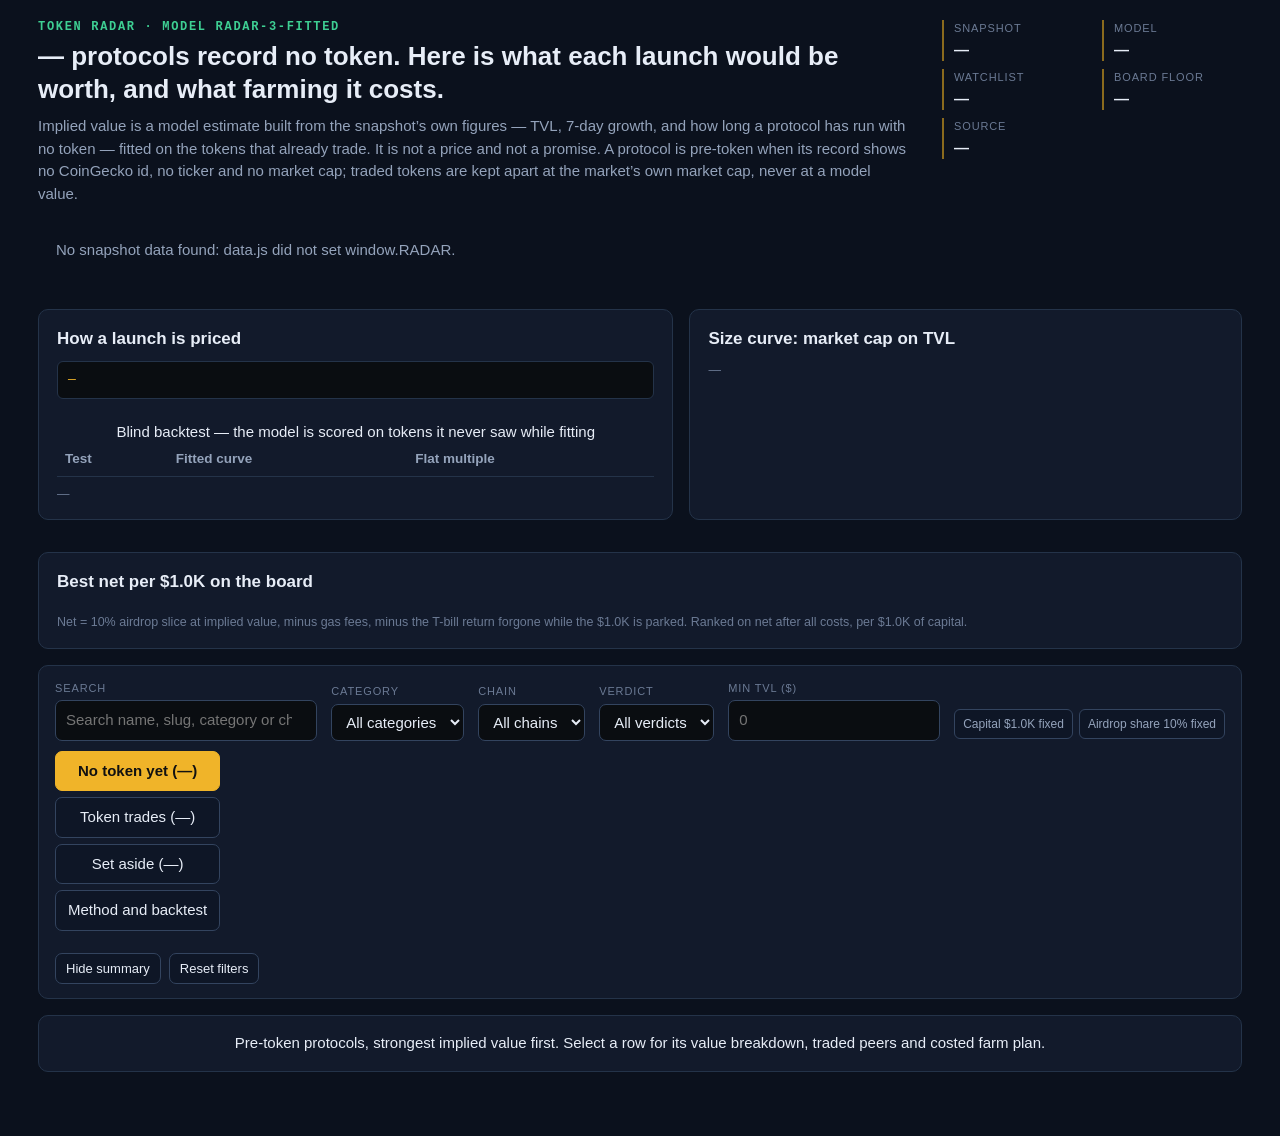
==== dashboard/index.html @ 4babfddb "Preview: token radar rebuild dashboard" ====
<!doctype html>
<html lang="en">
<head>
<meta charset="utf-8">
<meta name="viewport" content="width=device-width, initial-scale=1">
<title>Token Radar — pre-token protocols ranked by implied value</title>
<meta name="description" content="A static, offline board of pre-token protocols ranked by model implied value, with the traded set shown separately at market value. Every number on the page comes from the bundled snapshot; the pricing formula and its blind backtest are printed on the page.">
<link rel="stylesheet" href="app.css">
</head>
<body>
<a class="skip" href="#board-wrap">Skip to the board</a>
<div class="wrap">
  <header class="masthead">
    <div>
      <p class="eyebrow">Token Radar · model radar-3-fitted</p>
      <h1><span id="headline-n">—</span> protocols record no token. Here is what each launch would be worth, and what farming it costs.</h1>
      <p class="howto">Implied value is a model estimate built from the snapshot&rsquo;s own figures — TVL, 7-day growth, and how long a protocol has run with no token — fitted on the tokens that already trade. It is not a price and not a promise. A protocol is pre-token when its record shows no CoinGecko id, no ticker and no market cap; traded tokens are kept apart at the market&rsquo;s own market cap, never at a model value.</p>
    </div>
    <dl class="meta" aria-label="Snapshot details">
      <div><dt>Snapshot</dt><dd id="asof">—</dd></div>
      <div><dt>Model</dt><dd id="mver">—</dd></div>
      <div><dt>Watchlist</dt><dd id="watch-n">—</dd></div>
      <div><dt>Board floor</dt><dd id="floor">—</dd></div>
      <div><dt>Source</dt><dd id="source">—</dd></div>
    </dl>
  </header>

  <main id="main">
    <section class="summary" id="summary" aria-label="Summary">
      <div class="chips" id="chips" role="list" aria-label="Board counts"></div>

      <div class="panels">
        <section class="panel pricing" aria-labelledby="pricing-h">
          <h2 id="pricing-h">How a launch is priced</h2>
          <p class="formula"><code id="formula">—</code></p>
          <dl class="coefs" id="coefs"></dl>
          <table class="backtest" id="backtest">
            <caption>Blind backtest — the model is scored on tokens it never saw while fitting</caption>
            <thead><tr><th scope="col">Test</th><th scope="col">Fitted curve</th><th scope="col">Flat multiple</th></tr></thead>
            <tbody id="backtest-body"></tbody>
          </table>
          <p class="fine" id="backtest-note">—</p>
        </section>

        <section class="panel scatter" aria-labelledby="scatter-h">
          <h2 id="scatter-h">Size curve: market cap on TVL</h2>
          <div id="scatter" role="img" aria-label="Scatter chart of traded tokens at market cap and board protocols at implied value, against the fitted size curve"></div>
          <p class="fine" id="scatter-cap">—</p>
        </section>

        <section class="panel bestnet" aria-labelledby="bestnet-h">
          <h2 id="bestnet-h">Best net per $1.0K on the board</h2>
          <ol class="bestnet-list" id="bestnet"></ol>
          <p class="fine">Net = 10% airdrop slice at implied value, minus gas fees, minus the T-bill return forgone while the $1.0K is parked. Ranked on net after all costs, per $1.0K of capital.</p>
        </section>
      </div>
    </section>

    <section class="controls" aria-label="Board filters">
      <div class="field grow">
        <label for="q">Search</label>
        <input id="q" type="search" placeholder="Search name, slug, category or chain" autocomplete="off">
      </div>
      <div class="field">
        <label for="cat">Category</label>
        <select id="cat"><option value="">All categories</option></select>
      </div>
      <div class="field">
        <label for="chain">Chain</label>
        <select id="chain"><option value="">All chains</option></select>
      </div>
      <div class="field">
        <label for="verdict">Verdict</label>
        <select id="verdict">
          <option value="">All verdicts</option>
          <option value="FARM">FARM</option>
          <option value="THIN">THIN</option>
          <option value="SKIP">SKIP</option>
        </select>
      </div>
      <div class="field">
        <label for="mintvl">Min TVL ($)</label>
        <input id="mintvl" type="number" min="0" step="1000000" placeholder="0">
      </div>
      <div class="field static">
        <span class="tag">Capital $1.0K fixed</span>
        <span class="tag">Airdrop share 10% fixed</span>
      </div>
      <div class="field tabs" role="group" aria-label="Board view">
        <button id="tab-board" type="button" aria-pressed="true">No token yet (<span id="tab-board-n">—</span>)</button>
        <button id="tab-live" type="button" aria-pressed="false">Token trades (<span id="tab-live-n">—</span>)</button>
        <button id="tab-setaside" type="button" aria-pressed="false">Set aside (<span id="tab-setaside-n">—</span>)</button>
        <button id="tab-method" type="button" aria-pressed="false">Method and backtest</button>
      </div>
      <p class="count" id="count" role="status" aria-live="polite"></p>
      <p class="count-actions">
        <button id="hide-summary" type="button" aria-pressed="false">Hide summary</button>
        <button id="reset" type="button">Reset filters</button>
      </p>
    </section>

    <div class="panel" id="board-wrap" tabindex="-1">
      <div class="scroll">
        <table id="board">
          <caption id="caption">Pre-token protocols, strongest implied value first. Select a row for its value breakdown, traded peers and costed farm plan.</caption>
          <thead id="thead"></thead>
          <tbody id="rows"></tbody>
        </table>
      </div>
      <p class="empty" id="empty" hidden>No protocol matches these filters. <button id="clear" type="button">Clear filters</button></p>
    </div>

    <section class="panel setaside" id="setaside-view" hidden aria-labelledby="setaside-h">
      <h2 id="setaside-h">Set aside by the house rule — <span id="setaside-n2">—</span> protocols</h2>
      <p>These protocols are in the snapshot but are <strong>not ranked</strong>, because the house rule sets them aside before any scoring: centralised exchanges; versioned names (a trailing v2, v3, …); wrapped, staked or staking names; the six excluded categories (CEX, Centralized Exchange, Derivatives, Options, Prediction Market, Gaming); and names that start with an exchange name. The rule is applied to the name and category only — never to a protocol&rsquo;s size — so a large protocol can still be set aside, and a small one can still rank. Nothing on this list is scored, given an implied value, or given a farm plan.</p>
      <p class="fine">Count comes from the snapshot: <span id="setaside-count">—</span> protocols set aside, <span id="setaside-board">—</span> ranked on the board, <span id="setaside-live">—</span> traded tokens kept apart at market cap.</p>
    </section>

    <section class="panel method" id="method-view" hidden aria-labelledby="method-h">
      <h2 id="method-h">Method and backtest</h2>
      <h3>How the size curve is fitted</h3>
      <p>Only tokens that already trade are used to fit the curve, and only pre-token protocols are scored with it. On the snapshot&rsquo;s traded tokens we fit a log-log ordinary least squares line: log<sub>10</sub>(market cap) = intercept + slope &times; log<sub>10</sub>(TVL / $100M). The fitted line is the size curve: a protocol&rsquo;s TVL alone, before any family offset, maps to a size value. The four fitted numbers are printed in the &ldquo;How a launch is priced&rdquo; panel above and are read from the bundled data, not typed here.</p>
      <h3>Family, growth and seasoning</h3>
      <p>Three multipliers adjust the size value. <strong>Family</strong> is the protocol&rsquo;s category mean residual from the fitted line, shrunk toward 1 when the category has few traded tokens — a category whose traded tokens sit above the line lifts its pre-token members, and one below the line pulls them down. <strong>Growth</strong> comes from the 7-day TVL change: fast-growing protocols are worth more than a flat protocol at the same TVL. <strong>Seasoning</strong> comes from age with no token: a protocol that has run a long time without launching is discounted against one that is fresh, because the longer the wait, the less a launch is priced in. Implied value = size value &times; family &times; growth &times; seasoning. The P10–P90 range around it is the blind residual range from the backtest below, so the band is earned from prediction errors, not assumed.</p>
      <h3>How the blind backtests work</h3>
      <p><strong>Leave-one-out (LOO):</strong> each traded token is held out in turn, the curve is refit without it, and the held-out token is predicted blind. The median blind error and the share of predictions within 3&times; of the true market cap are reported against the same test for a flat baseline — one median market-cap/TVL multiple applied to every token. <strong>Time split:</strong> the curve is fitted only on tokens listed before 2024 and tested on tokens listed later, so the test is genuinely future data. <strong>Bands:</strong> the share of traded tokens whose true market cap falls inside the blind 50% and 80% bands. A fitted curve that only beats the flat baseline on the data it was fitted on proves nothing; the numbers in the table are all out-of-sample.</p>
      <h3>How a farm verdict is computed</h3>
      <p>Every verdict is priced at the same fixed terms: <strong>$1,000 of capital</strong> and a <strong>10% airdrop share</strong> of the implied value, pro-rata to TVL. The slice is 10% of the implied value scaled to $1,000 of capital. <strong>Fees</strong> are five transactions at the chain&rsquo;s typical gas. <strong>T-bill forgone</strong> is the 4% annual return the $1,000 would have earned parked in a T-bill for the hold days. Net = slice &minus; fees &minus; T-bill forgone. <strong>FARM</strong> if net &ge; $1, <strong>THIN</strong> if &minus;$10 &le; net &lt; $1, <strong>SKIP</strong> if net &lt; &minus;$10. The verdict is therefore a statement about the economics at $1,000, not about whether the protocol is good: a large implied value can still be SKIP if the slice it buys at $1,000 does not cover the gas and the forgone T-bill return. The farm plan lists the seven concrete steps, each with its own cost and time, and the scenario table shows the net if the token drops 5%, 10% or 20% at $1.0K, $10.0K and $100K of capital.</p>
      <h3>What is not done</h3>
      <p>No protocol name is special-cased anywhere: one function scores every row from TVL, 7-day change, age, category and chains. Traded tokens are never given a model value and pre-token protocols are never given a market cap. Nothing on this page is fetched at view time — the snapshot, the fitted model and the board are bundled with the page, and the page works with no network.</p>
      <p class="fine">Fitted numbers on this page: <span id="method-nums">—</span></p>
    </section>
    <noscript><p class="empty">This dashboard needs JavaScript to render the board from the bundled snapshot.</p></noscript>
  </main>

  <dialog id="detail" aria-labelledby="detail-title">
    <form method="dialog" class="dlg-close"><button type="submit" aria-label="Close details">Close ✕</button></form>
    <div id="detail-body"></div>
  </dialog>
</div>
<script src="../data.js"></script>
<script src="app.js"></script>
</body>
</html>
---- dashboard/app.css ----
/* Token Radar dashboard — dark slate, same palette as the starter board, no network, no imports. */
:root{
  --bg:#0b111d; --panel:#121a2b; --panel2:#0e1626; --line:#243349; --line2:#33445f;
  --ink:#e7edf7; --muted:#94a3bb; --faint:#6b7a94;
  --amber:#f0b429; --amber-dim:#8a6a1d; --green:#3ecf93; --green-bg:#0f2a1d;
  --red:#f87171; --red-bg:#2a1414; --thin-bg:#2a2110; --blue:#6cb6ff;
  --radius:10px; --mono:ui-monospace,SFMono-Regular,Menlo,Consolas,monospace;
}
*{box-sizing:border-box}
html{color-scheme:dark}
body{margin:0;background:var(--bg);color:var(--ink);
  font:15px/1.5 -apple-system,BlinkMacSystemFont,"Segoe UI",Roboto,Helvetica,Arial,sans-serif}
a{color:var(--blue)}
.skip{position:absolute;left:-9999px;top:0;background:var(--amber);color:#111;padding:8px 12px;z-index:9}
.skip:focus{left:8px;top:8px}
.wrap{max-width:1240px;margin:0 auto;padding:20px 18px 48px}
.masthead{display:flex;gap:28px;justify-content:space-between;align-items:flex-start;flex-wrap:wrap;margin-bottom:16px}
.masthead>div{flex:1 1 560px}
.eyebrow{margin:0 0 6px;color:var(--green);font:600 12px/1.2 var(--mono);letter-spacing:.14em;text-transform:uppercase}
h1{font-size:26px;line-height:1.25;margin:0 0 10px;max-width:34em}
h2{font-size:17px;margin:0 0 10px}
h3{font-size:14px;margin:18px 0 6px;color:var(--amber)}
.howto{color:var(--muted);margin:0;max-width:62em}
.meta{display:grid;grid-template-columns:repeat(2,minmax(120px,1fr));gap:8px 20px;margin:0;flex:0 0 300px}
.meta div{border-left:2px solid var(--amber-dim);padding-left:10px}
.meta dt{color:var(--faint);font-size:11px;text-transform:uppercase;letter-spacing:.08em}
.meta dd{margin:2px 0 0;font-weight:600}
.fine{color:var(--faint);font-size:12.5px;margin:8px 0 0}
.panel{background:var(--panel);border:1px solid var(--line);border-radius:var(--radius);padding:16px 18px;margin-bottom:16px}
.chips{display:flex;flex-wrap:wrap;gap:8px;margin:0 0 14px}
.chip{background:var(--panel2);border:1px solid var(--line2);border-radius:999px;padding:6px 12px;font-size:13px}
.chip b{color:var(--amber)}
.chip.farm b{color:var(--green)} .chip.thin b{color:var(--amber)} .chip.skip b{color:var(--red)}
.panels{display:grid;grid-template-columns:1.15fr 1fr;gap:16px}
.panels .bestnet{grid-column:1/-1}
.formula{margin:0 0 10px}
.formula code{font:13px/1.5 var(--mono);color:var(--amber);background:#0a0d11;border:1px solid var(--line);border-radius:6px;padding:8px 10px;display:block;white-space:pre-wrap;word-break:break-word}
.coefs{display:grid;grid-template-columns:repeat(4,1fr);gap:8px;margin:0 0 12px}
.coefs div{background:var(--panel2);border:1px solid var(--line);border-radius:8px;padding:8px 10px}
.coefs dt{color:var(--faint);font-size:11px;text-transform:uppercase;letter-spacing:.06em}
.coefs dd{margin:2px 0 0;font:600 15px var(--mono)}
table{border-collapse:collapse;width:100%}
.backtest th,.backtest td{border-bottom:1px solid var(--line);padding:6px 8px;text-align:left;font-size:13.5px}
.backtest th{color:var(--muted);font-weight:600}
.backtest td.num,.backtest th.num{text-align:right;font-family:var(--mono);font-size:13px}
.backtest tr.win td:first-child{color:var(--green)}
#scatter svg{display:block;width:100%;height:auto}
#scatter .axis{stroke:var(--line2);stroke-width:1}
#scatter .tick{fill:var(--faint);font:10px var(--mono)}
#scatter .grid{stroke:var(--line);stroke-width:1}
#scatter .fit{stroke:var(--amber);stroke-width:2;stroke-dasharray:6 4;fill:none}
#scatter .dot{fill:#8b98a9;opacity:.75}
#scatter .amber{fill:var(--amber)}
#scatter .hl{fill:#fff;stroke:var(--amber);stroke-width:2}
.bestnet-list{margin:0;padding:0;list-style:none;display:grid;grid-template-columns:repeat(3,1fr);gap:10px}
.bestnet-list li{background:var(--panel2);border:1px solid var(--line);border-radius:8px;padding:10px 12px}
.bestnet-list .bn-rank{color:var(--faint);font:11px var(--mono)}
.bestnet-list .bn-name{font-weight:700;margin:2px 0}
.bestnet-list .bn-net{font:600 16px var(--mono);color:var(--green)}
.bestnet-list .bn-sub{color:var(--muted);font-size:12.5px}
.controls{display:flex;flex-wrap:wrap;gap:10px 14px;align-items:flex-end;background:var(--panel);border:1px solid var(--line);border-radius:var(--radius);padding:14px 16px;margin-bottom:16px}
.field{display:flex;flex-direction:column;gap:4px}
.field.grow{flex:1 1 220px}
.field label{font-size:11px;text-transform:uppercase;letter-spacing:.08em;color:var(--faint)}
.field.static{flex-direction:row;align-items:center;gap:6px;padding-bottom:2px}
.tag{background:var(--panel2);border:1px solid var(--line2);border-radius:6px;padding:5px 8px;font-size:12px;color:var(--muted)}
input,select{background:#0a0d11;color:var(--ink);border:1px solid var(--line2);border-radius:7px;padding:8px 10px;font:inherit}
input:focus,select:focus{outline:2px solid var(--amber);outline-offset:1px}
.tabs{display:flex;gap:6px;flex-wrap:wrap}
.tabs button,.count-actions button{background:var(--panel2);color:var(--ink);border:1px solid var(--line2);border-radius:7px;padding:8px 12px;font:inherit;cursor:pointer}
.tabs button[aria-pressed="true"]{background:var(--amber);color:#111;border-color:var(--amber);font-weight:700}
.count{flex:1 1 100%;margin:2px 0 0;color:var(--muted);font-size:13px}
.count-actions{flex:1 1 100%;display:flex;gap:8px;margin:0}
.count-actions button{padding:5px 10px;font-size:13px}
.scroll{overflow-x:auto}
table#board th,table#board td{border-bottom:1px solid var(--line);padding:9px 10px;text-align:left;vertical-align:middle;white-space:nowrap}
table#board thead th{color:var(--muted);font-size:12px;text-transform:uppercase;letter-spacing:.05em;background:var(--panel2);position:sticky;top:0}
table#board thead th button{background:none;border:0;color:inherit;font:inherit;cursor:pointer;padding:0;text-transform:inherit;letter-spacing:inherit}
table#board thead th button:hover{color:var(--amber)}
table#board tbody tr{cursor:pointer}
table#board tbody tr:hover{background:var(--panel2)}
td.num,th.num{text-align:right;font-family:var(--mono);font-size:13px}
td .sub{color:var(--faint);font-size:12px;display:block}
td .nm{font-weight:700}
.badge{display:inline-block;font:600 10px var(--mono);letter-spacing:.06em;border-radius:4px;padding:2px 5px;margin-left:6px;vertical-align:1px}
.badge.early{background:#12233a;color:var(--blue);border:1px solid #1f3a5c}
.pill{display:inline-block;font:700 11px var(--mono);letter-spacing:.05em;border-radius:999px;padding:3px 9px}
.pill.FARM{background:var(--green-bg);color:var(--green);border:1px solid #1f5c3a}
.pill.THIN{background:var(--thin-bg);color:var(--amber);border:1px solid var(--amber-dim)}
.pill.SKIP{background:var(--red-bg);color:var(--red);border:1px solid #5c1f1f}
.netneg{color:var(--red)} .netpos{color:var(--green)}
.range{position:relative;height:8px;background:#0a0d11;border:1px solid var(--line);border-radius:4px;margin:6px 0 4px;min-width:110px}
.range i{position:absolute;top:0;bottom:0;background:#3a4552;border-radius:3px}
.range b{position:absolute;top:-4px;width:2px;height:14px;background:var(--amber)}
.range-lbl{font:11px var(--mono);color:var(--faint)}
.empty{color:var(--muted);padding:18px}
.empty button{background:var(--amber);color:#111;border:0;border-radius:7px;padding:6px 12px;font:inherit;cursor:pointer}
.setaside p,.method p{max-width:70em}
.method h3:first-of-type{margin-top:4px}
dialog{background:var(--panel);color:var(--ink);border:1px solid var(--line2);border-radius:12px;max-width:920px;width:calc(100% - 32px);padding:0}
dialog::backdrop{background:rgba(0,0,0,.65)}
.dlg-close{position:sticky;top:0;display:flex;justify-content:flex-end;padding:10px 12px 0;z-index:2}
.dlg-close button{background:var(--panel2);color:var(--ink);border:1px solid var(--line2);border-radius:7px;padding:6px 12px;font:inherit;cursor:pointer}
#detail-body{padding:6px 22px 22px}
#detail-body h2{font-size:22px;margin:4px 0 6px}
#detail-body .lede{color:var(--muted);max-width:64em}
.statcards{display:grid;grid-template-columns:repeat(5,1fr);gap:10px;margin:16px 0}
.statcards div{background:var(--panel2);border:1px solid var(--line);border-radius:8px;padding:10px 12px}
.statcards dt{color:var(--faint);font-size:11px;text-transform:uppercase;letter-spacing:.06em}
.statcards dd{margin:3px 0 0;font:600 15px/1.3 var(--mono);word-break:break-word}
.statcards dd small{display:block;font:400 11px/1.4 sans-serif;color:var(--muted);font-family:inherit}
.decomp th,.decomp td,.plan th,.plan td,.scen th,.scen td,.peers th,.peers td{border-bottom:1px solid var(--line);padding:7px 8px;text-align:left;font-size:13.5px}
.decomp td.num,.plan td.num,.scen td.num,.scen th.num,.peers td.num{text-align:right;font-family:var(--mono);font-size:13px}
.decomp tr.total td{font-weight:700;border-top:2px solid var(--line2)}
#detail-body section{margin-top:22px}
#detail-body .fine{max-width:70em}
body.hide-summary .summary{display:none}
@media (max-width:900px){
  .panels{grid-template-columns:1fr}
  .bestnet-list{grid-template-columns:1fr}
  .coefs{grid-template-columns:repeat(2,1fr)}
  .statcards{grid-template-columns:repeat(2,1fr)}
  h1{font-size:21px}
}
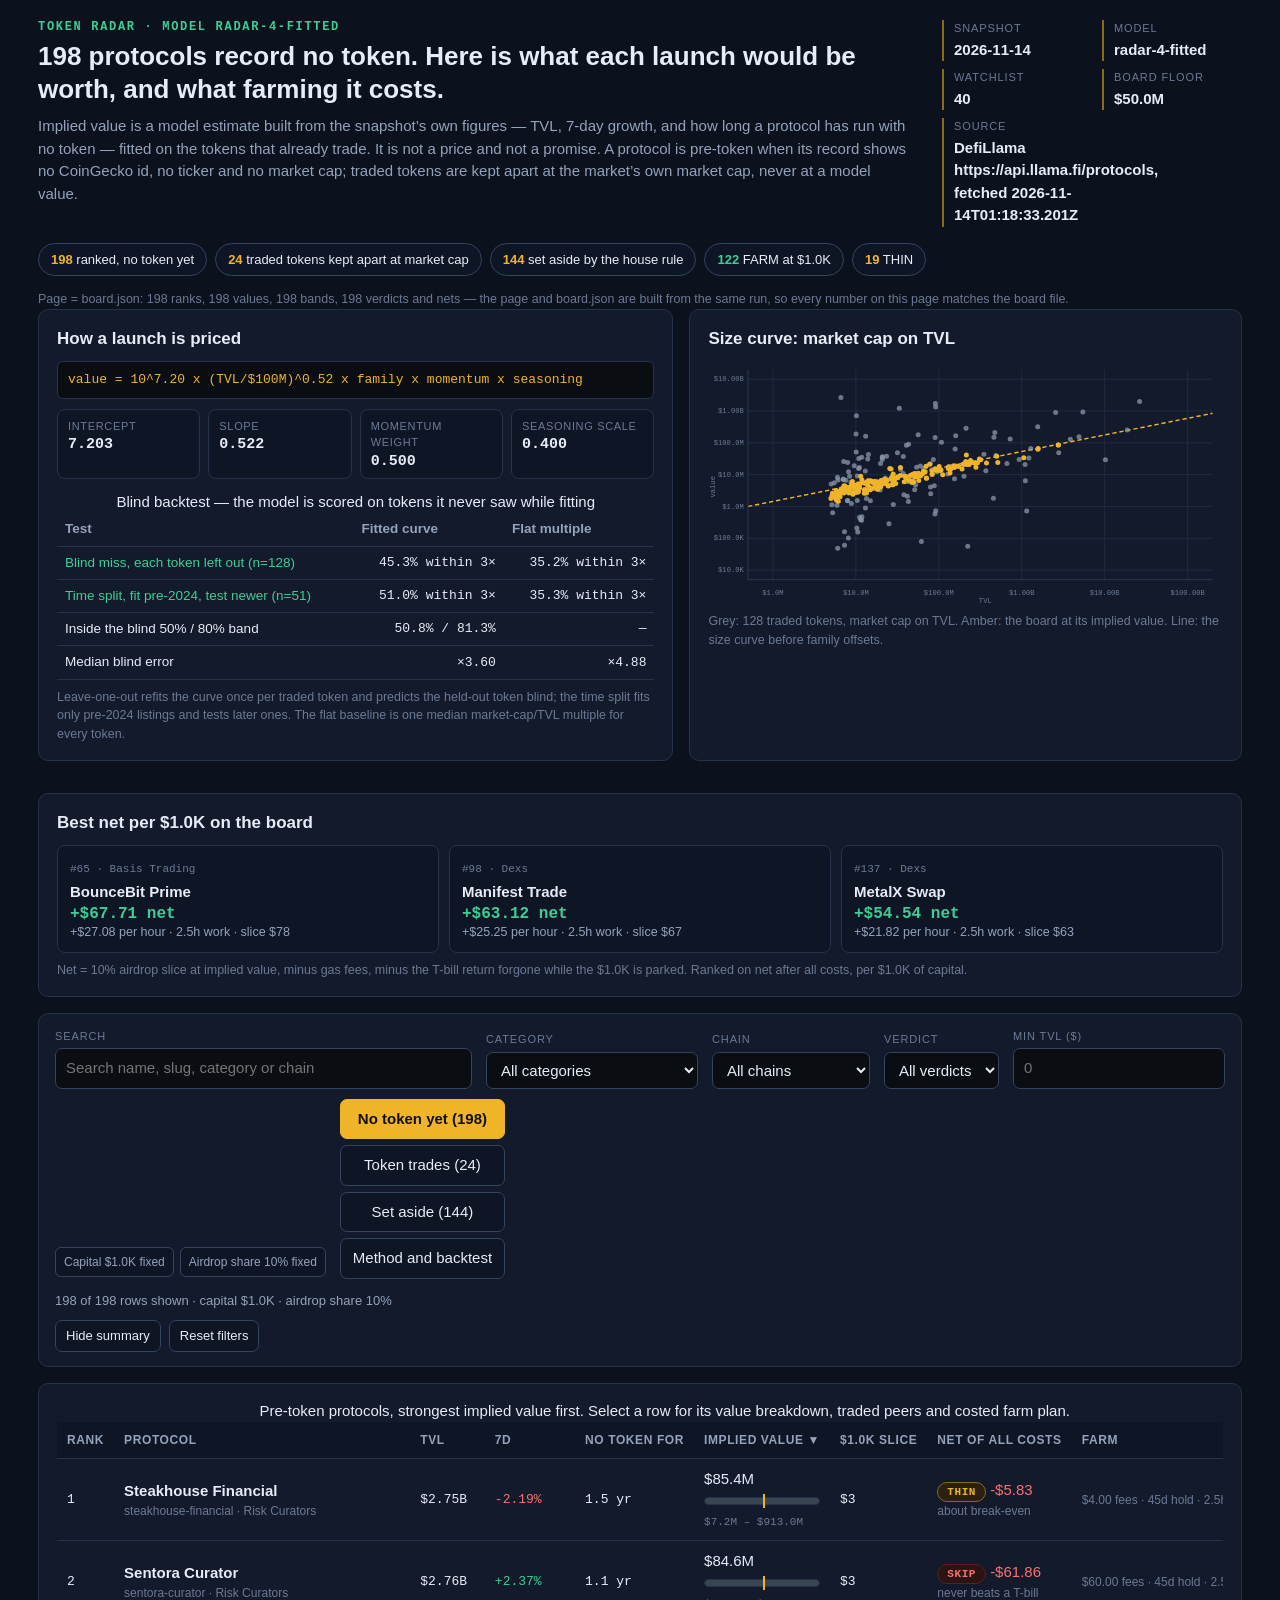
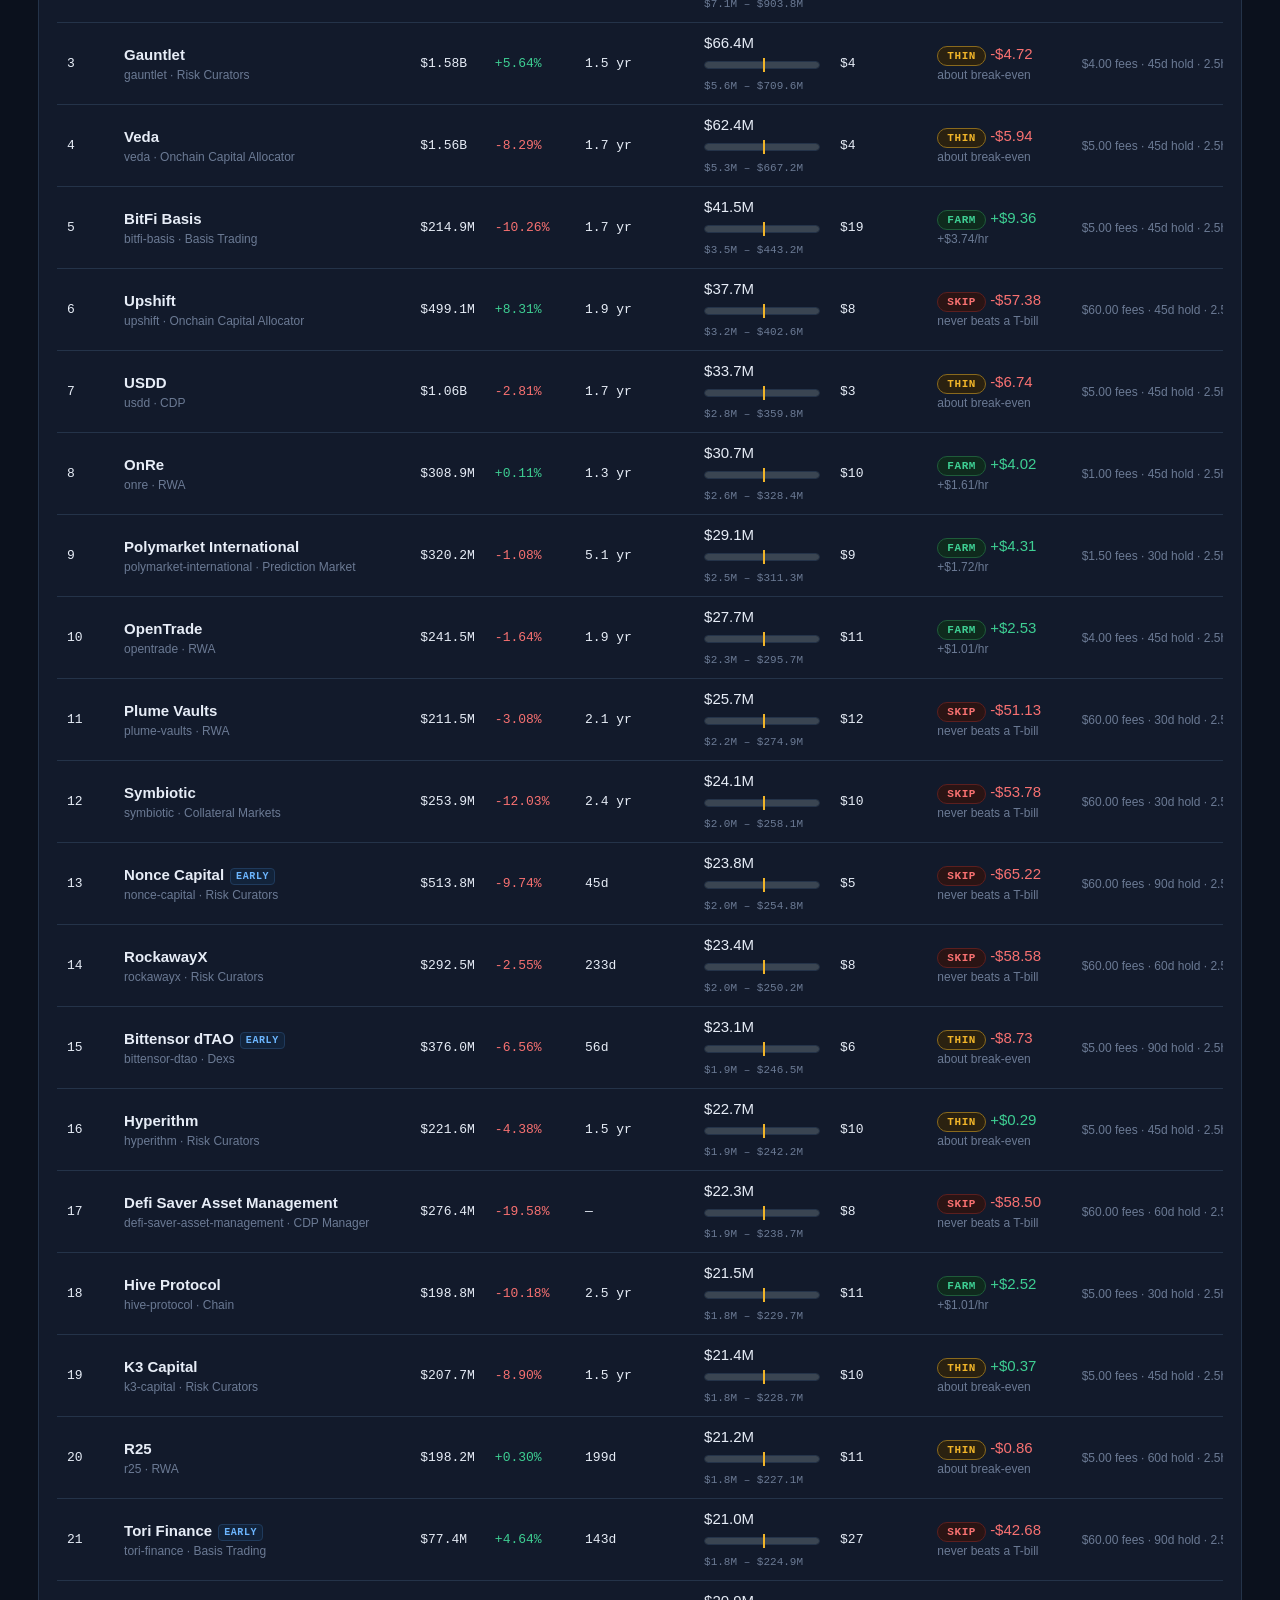
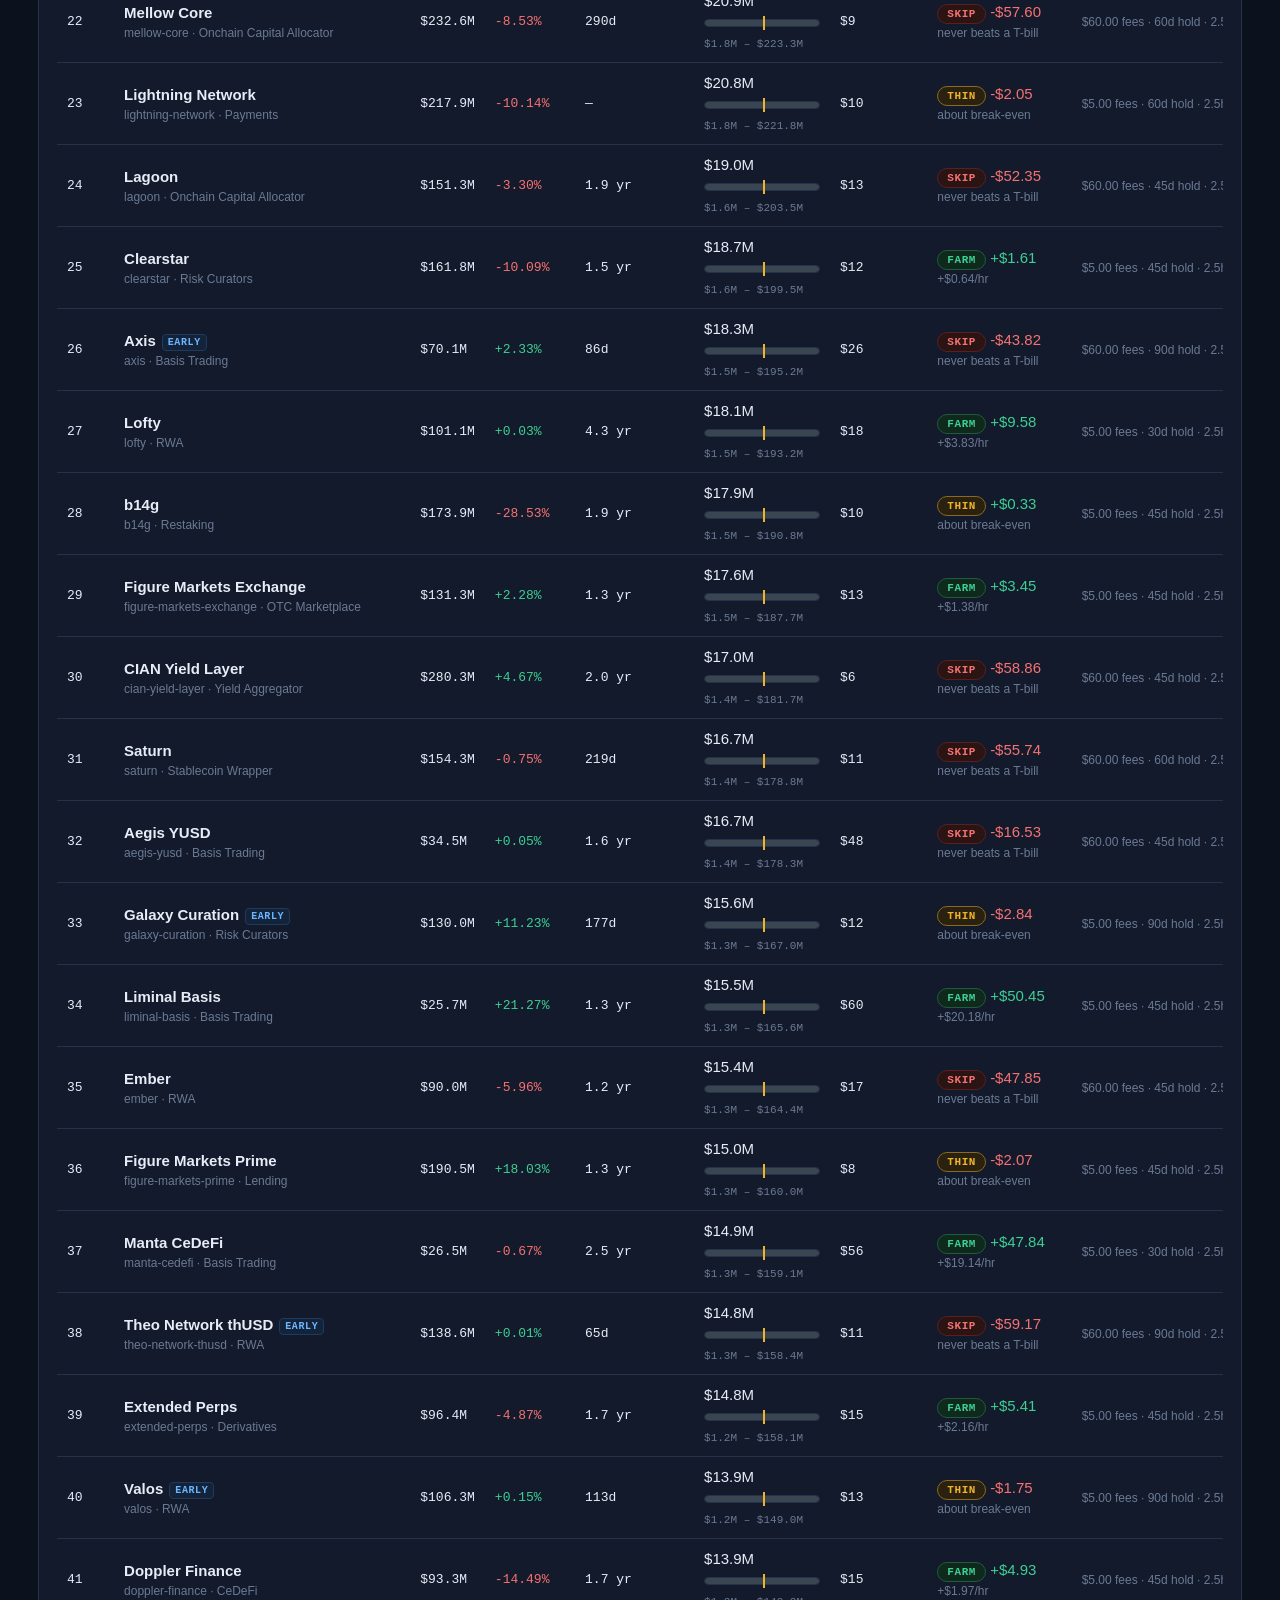
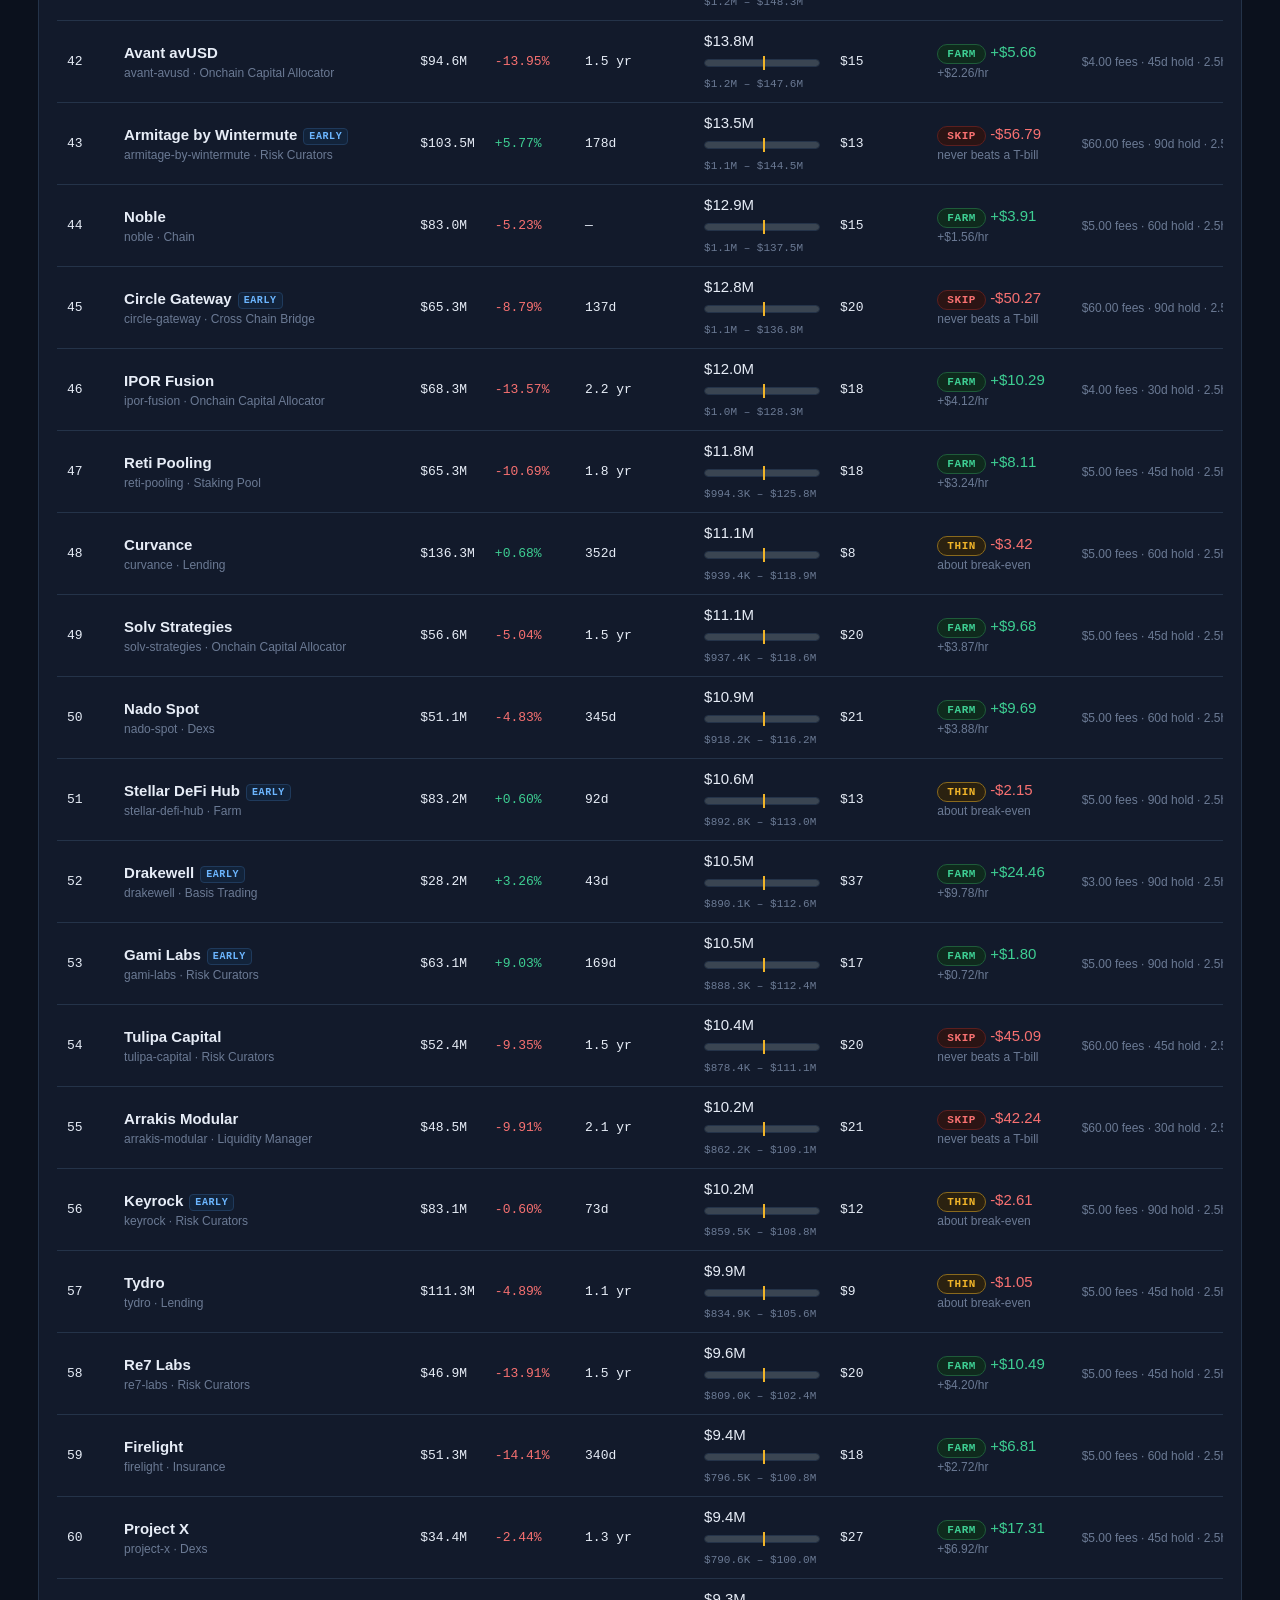
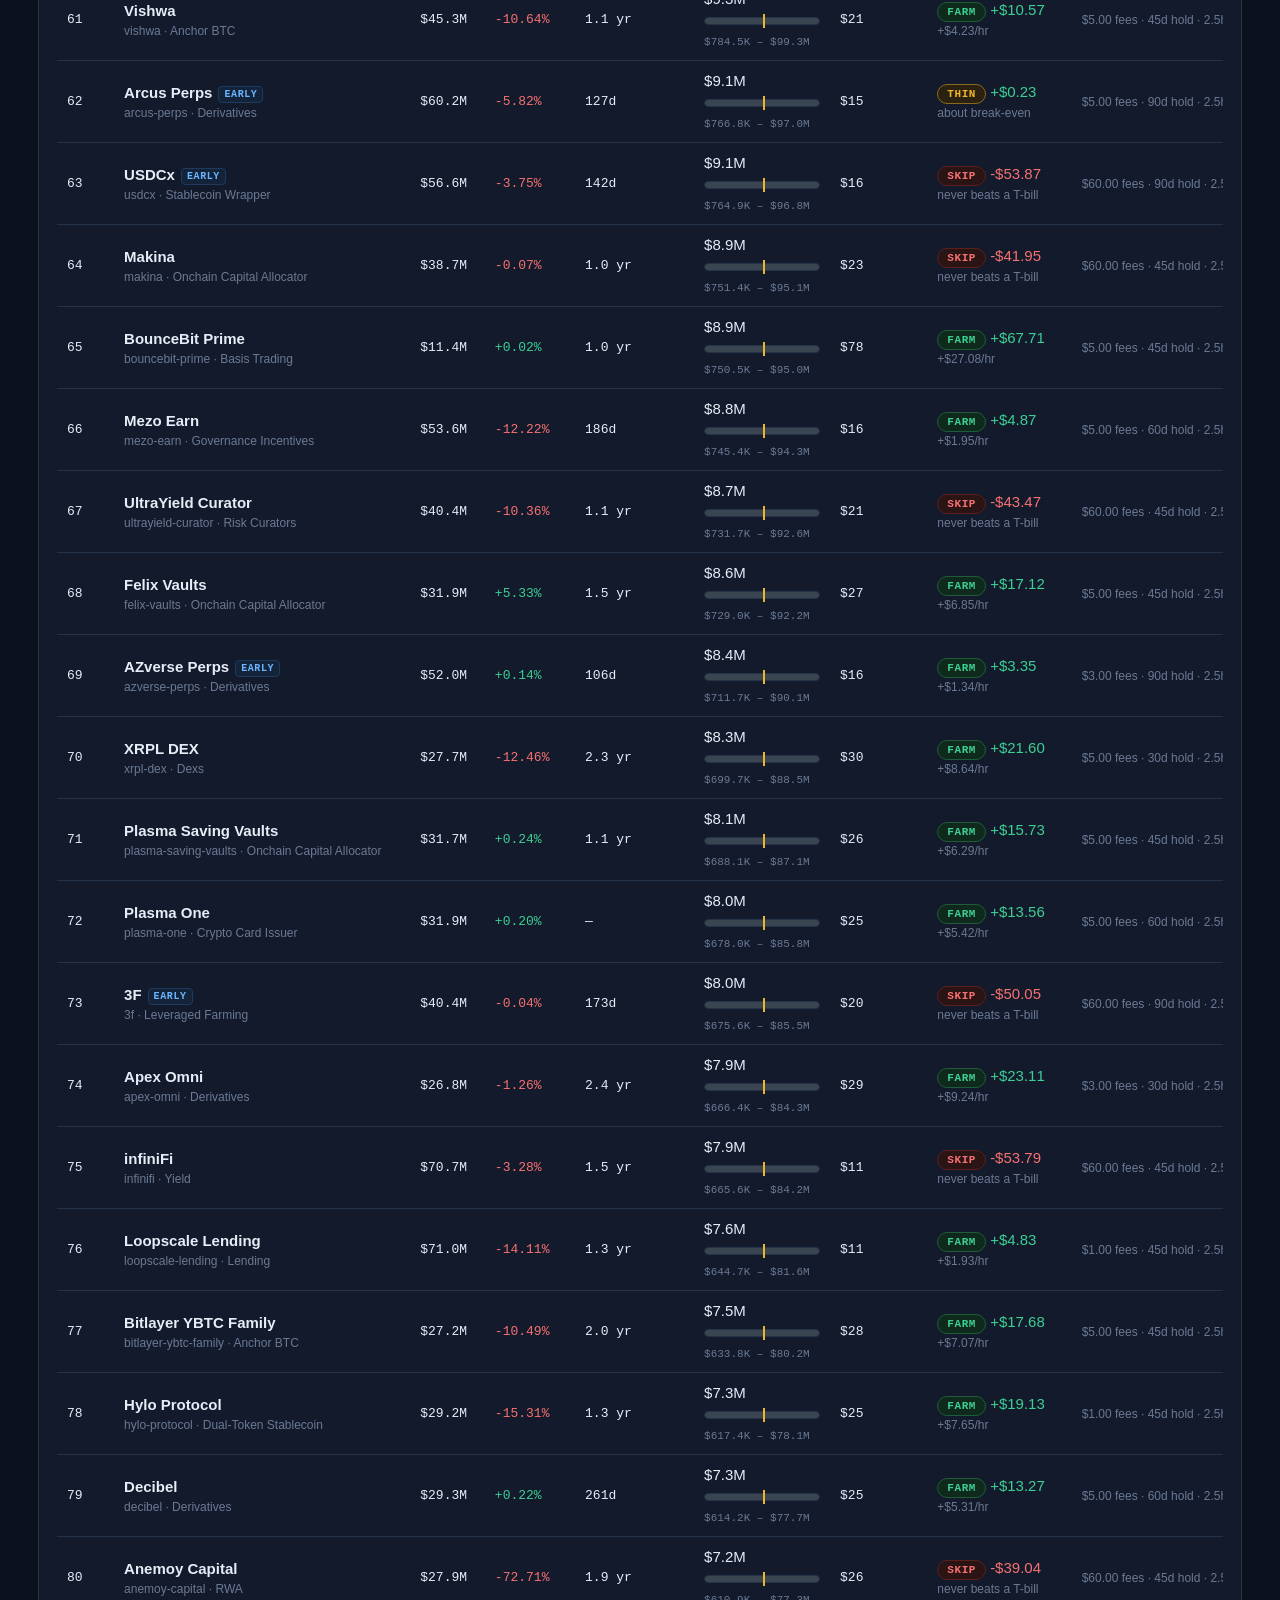
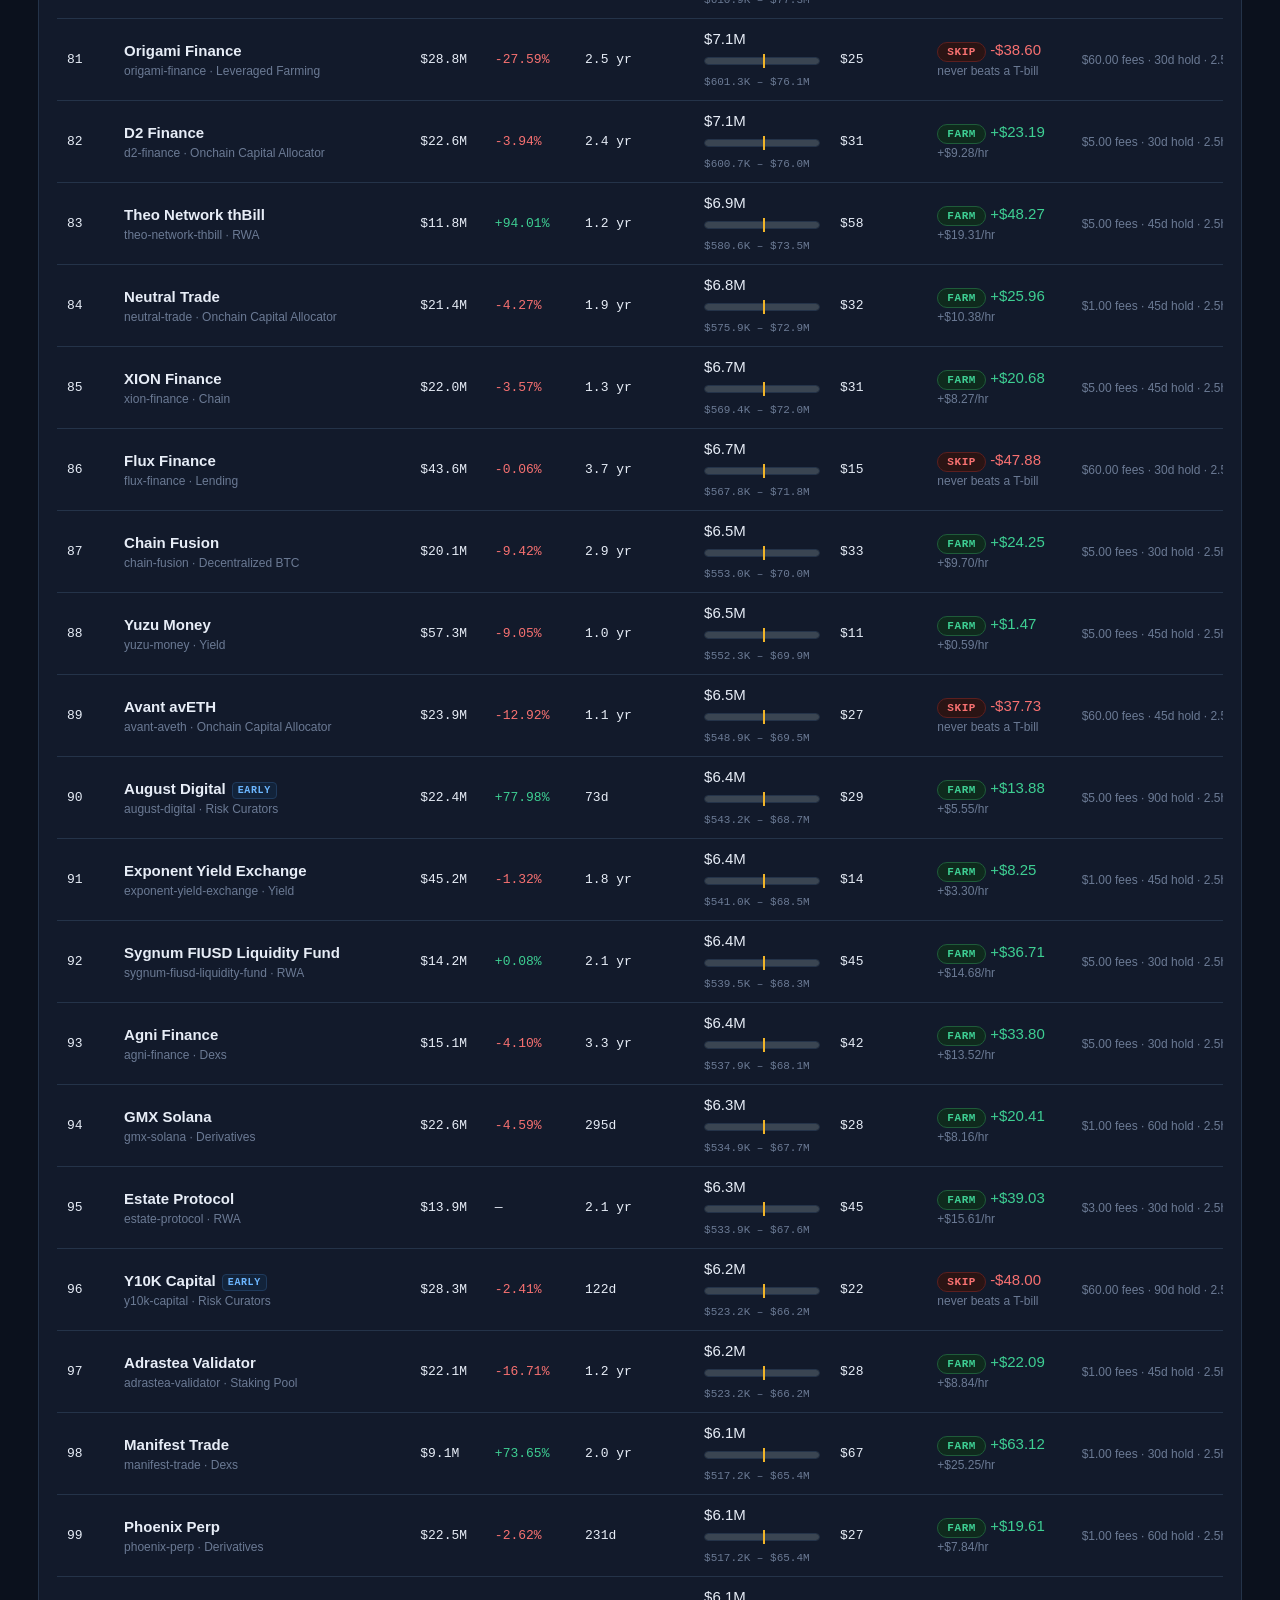
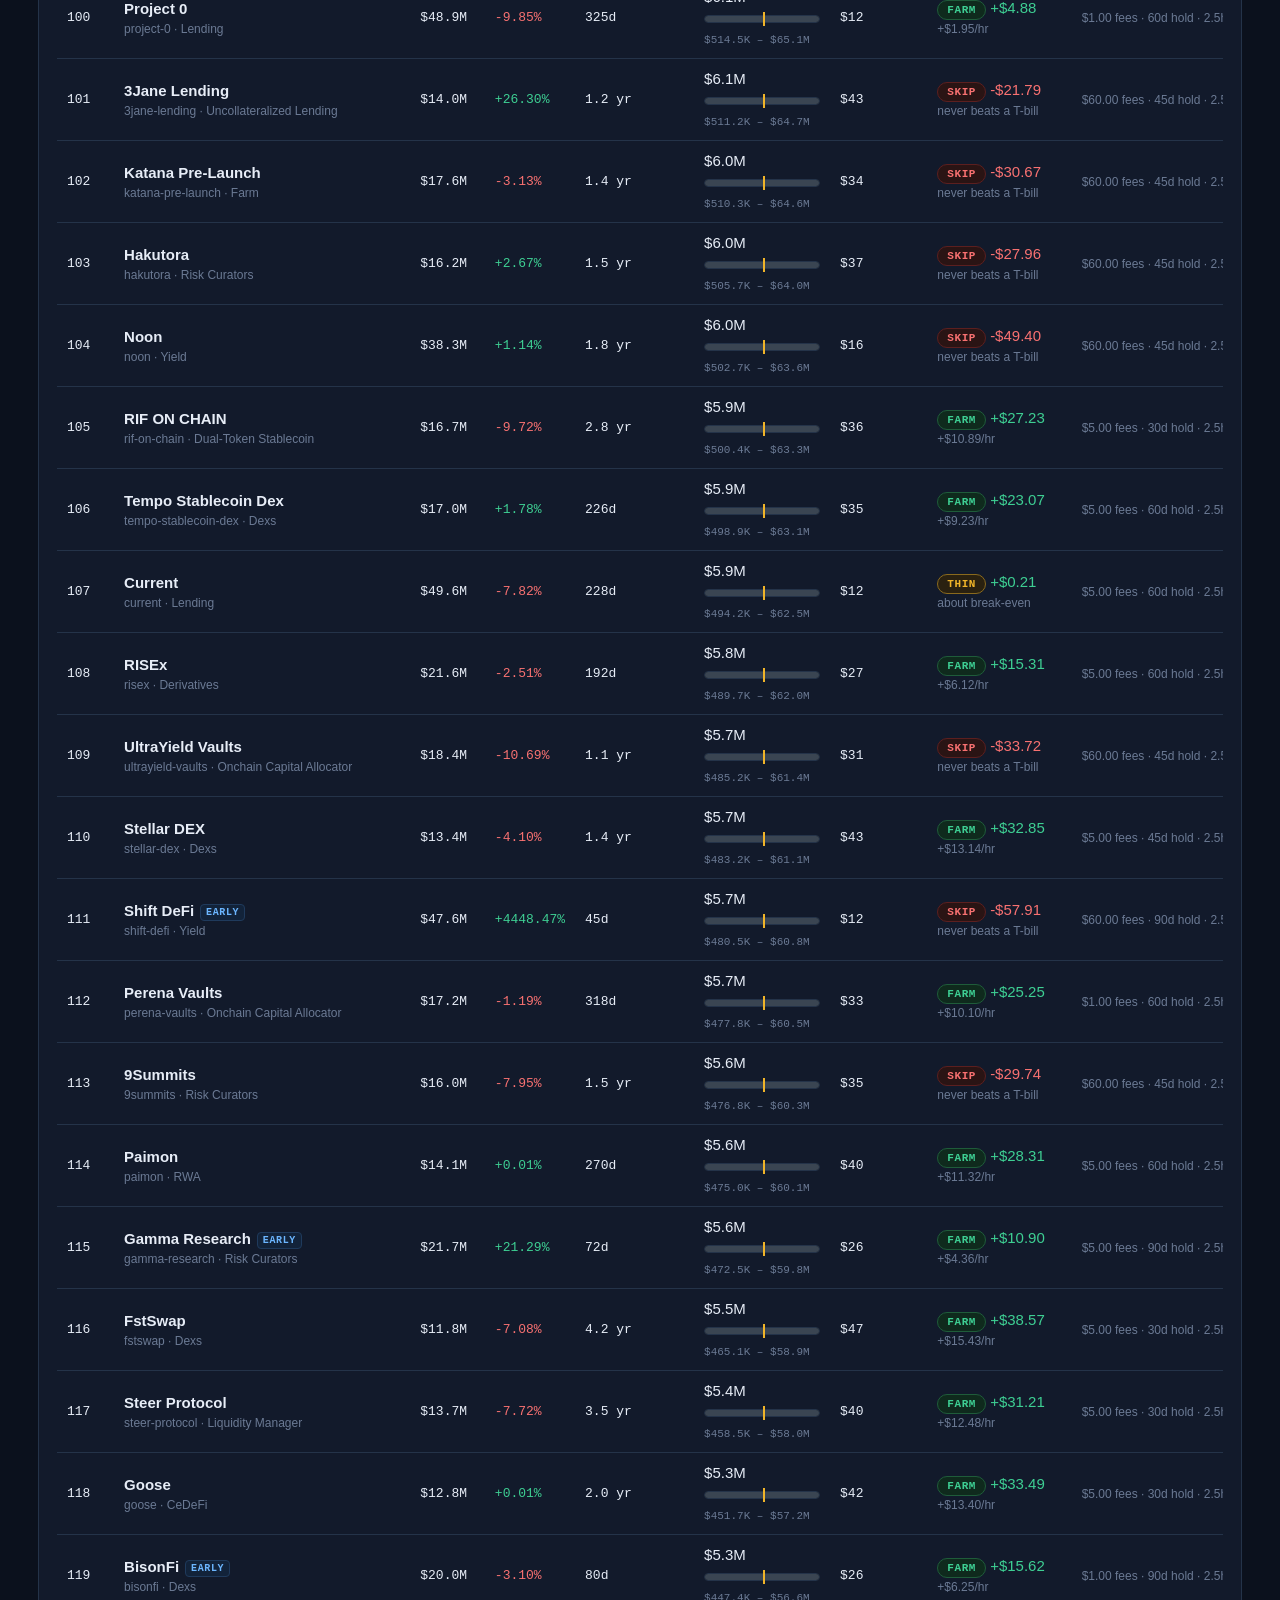
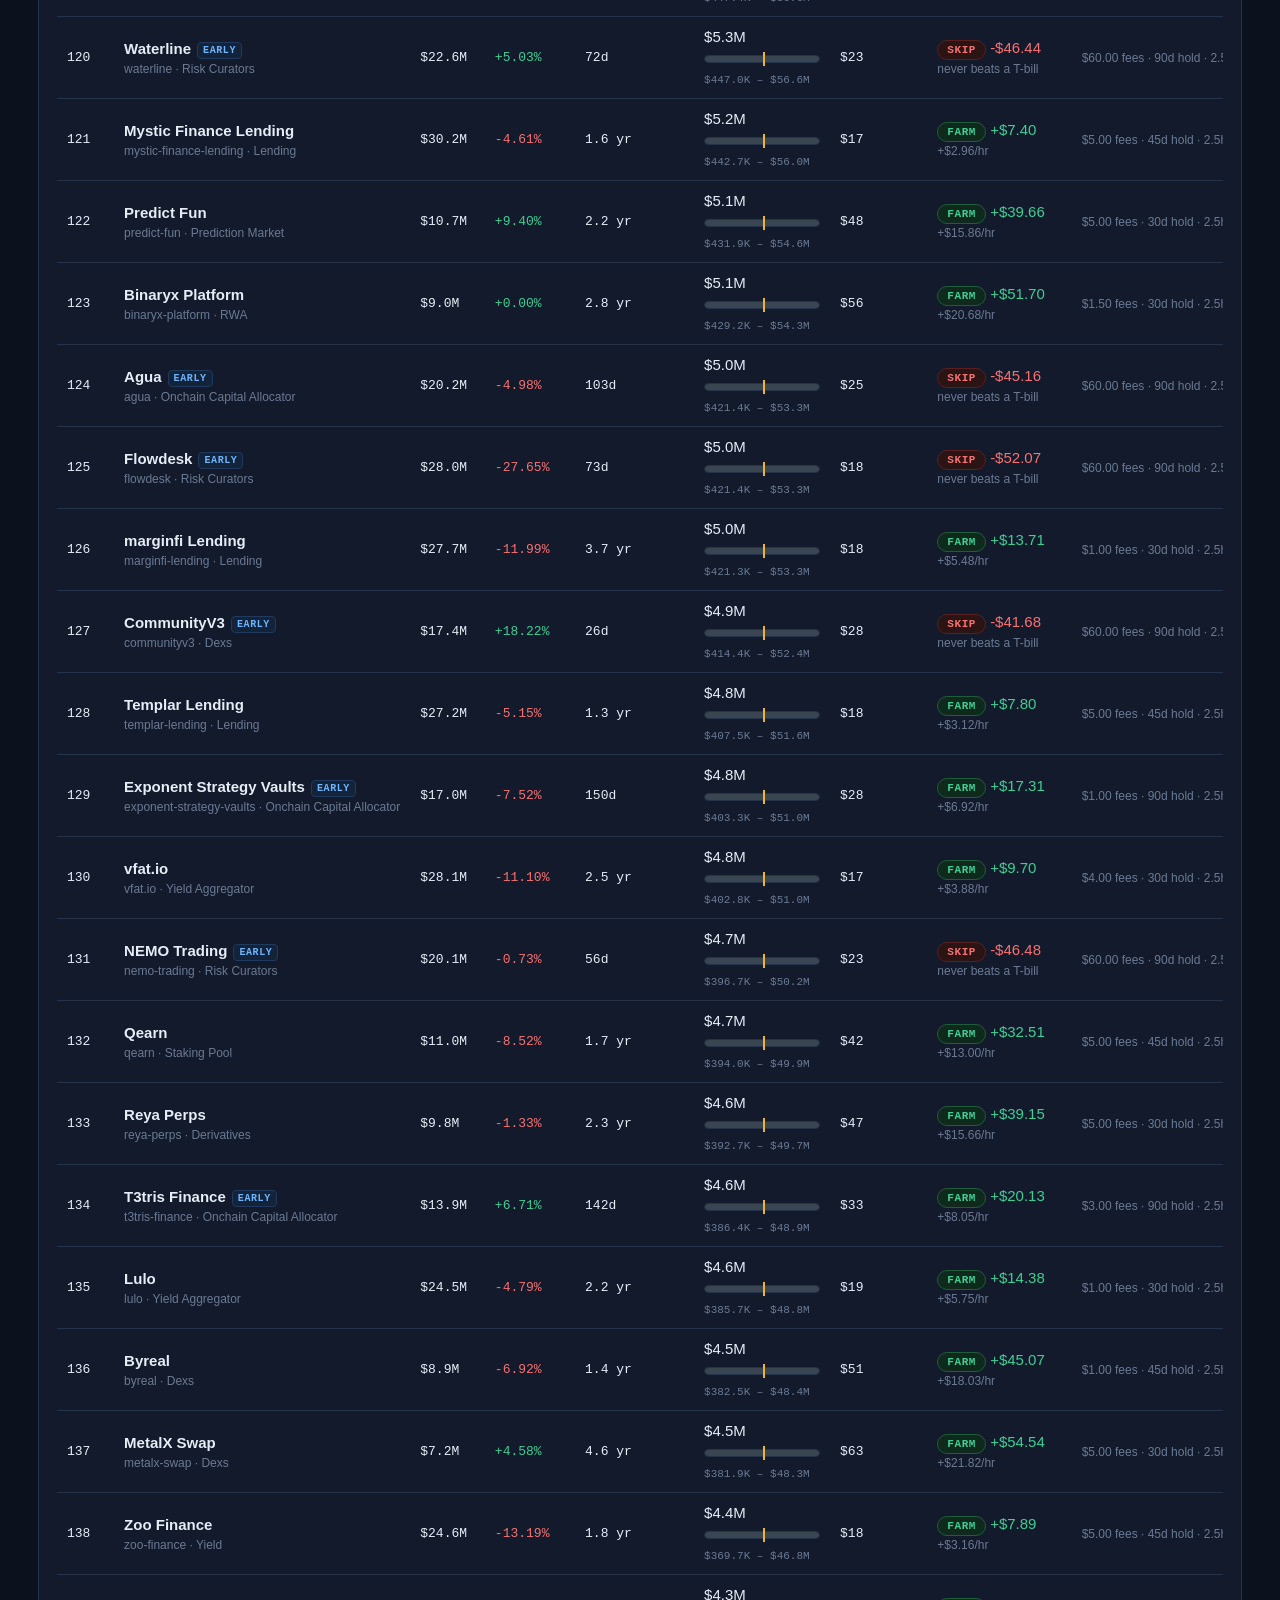
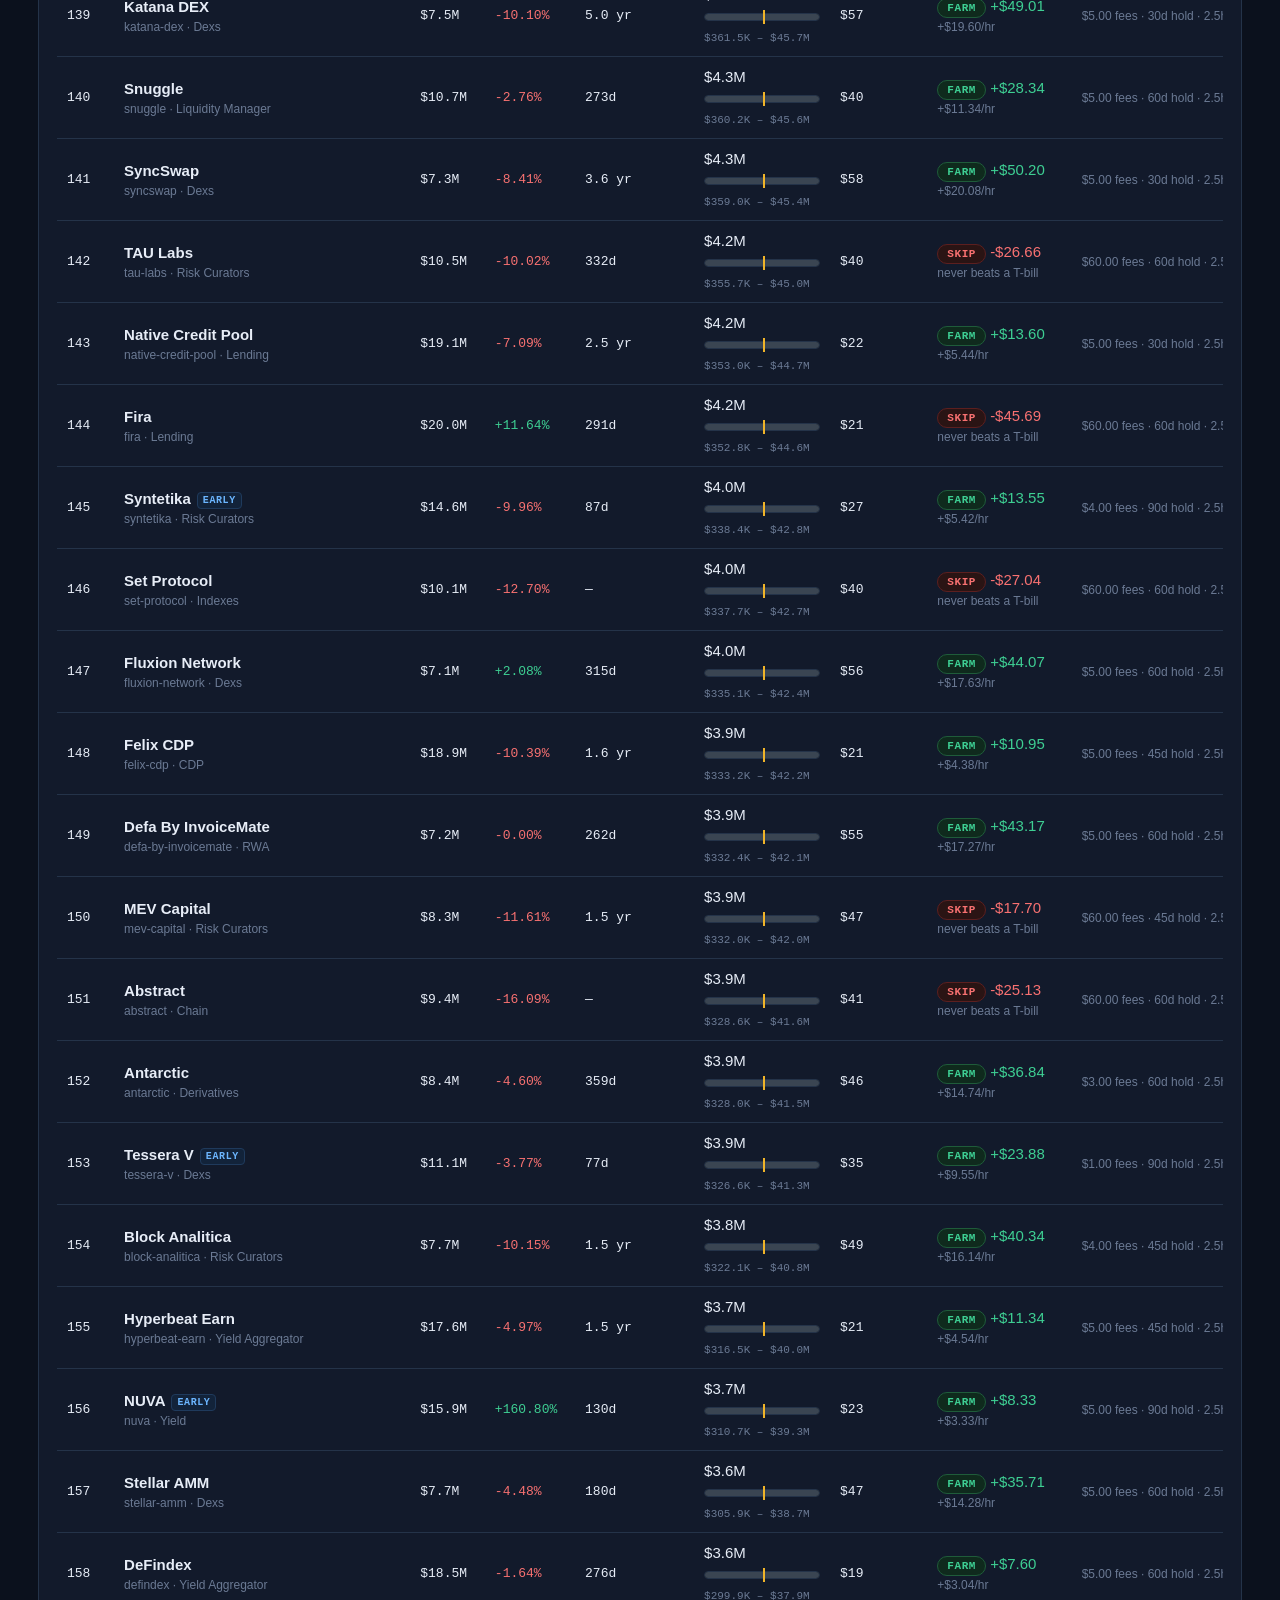
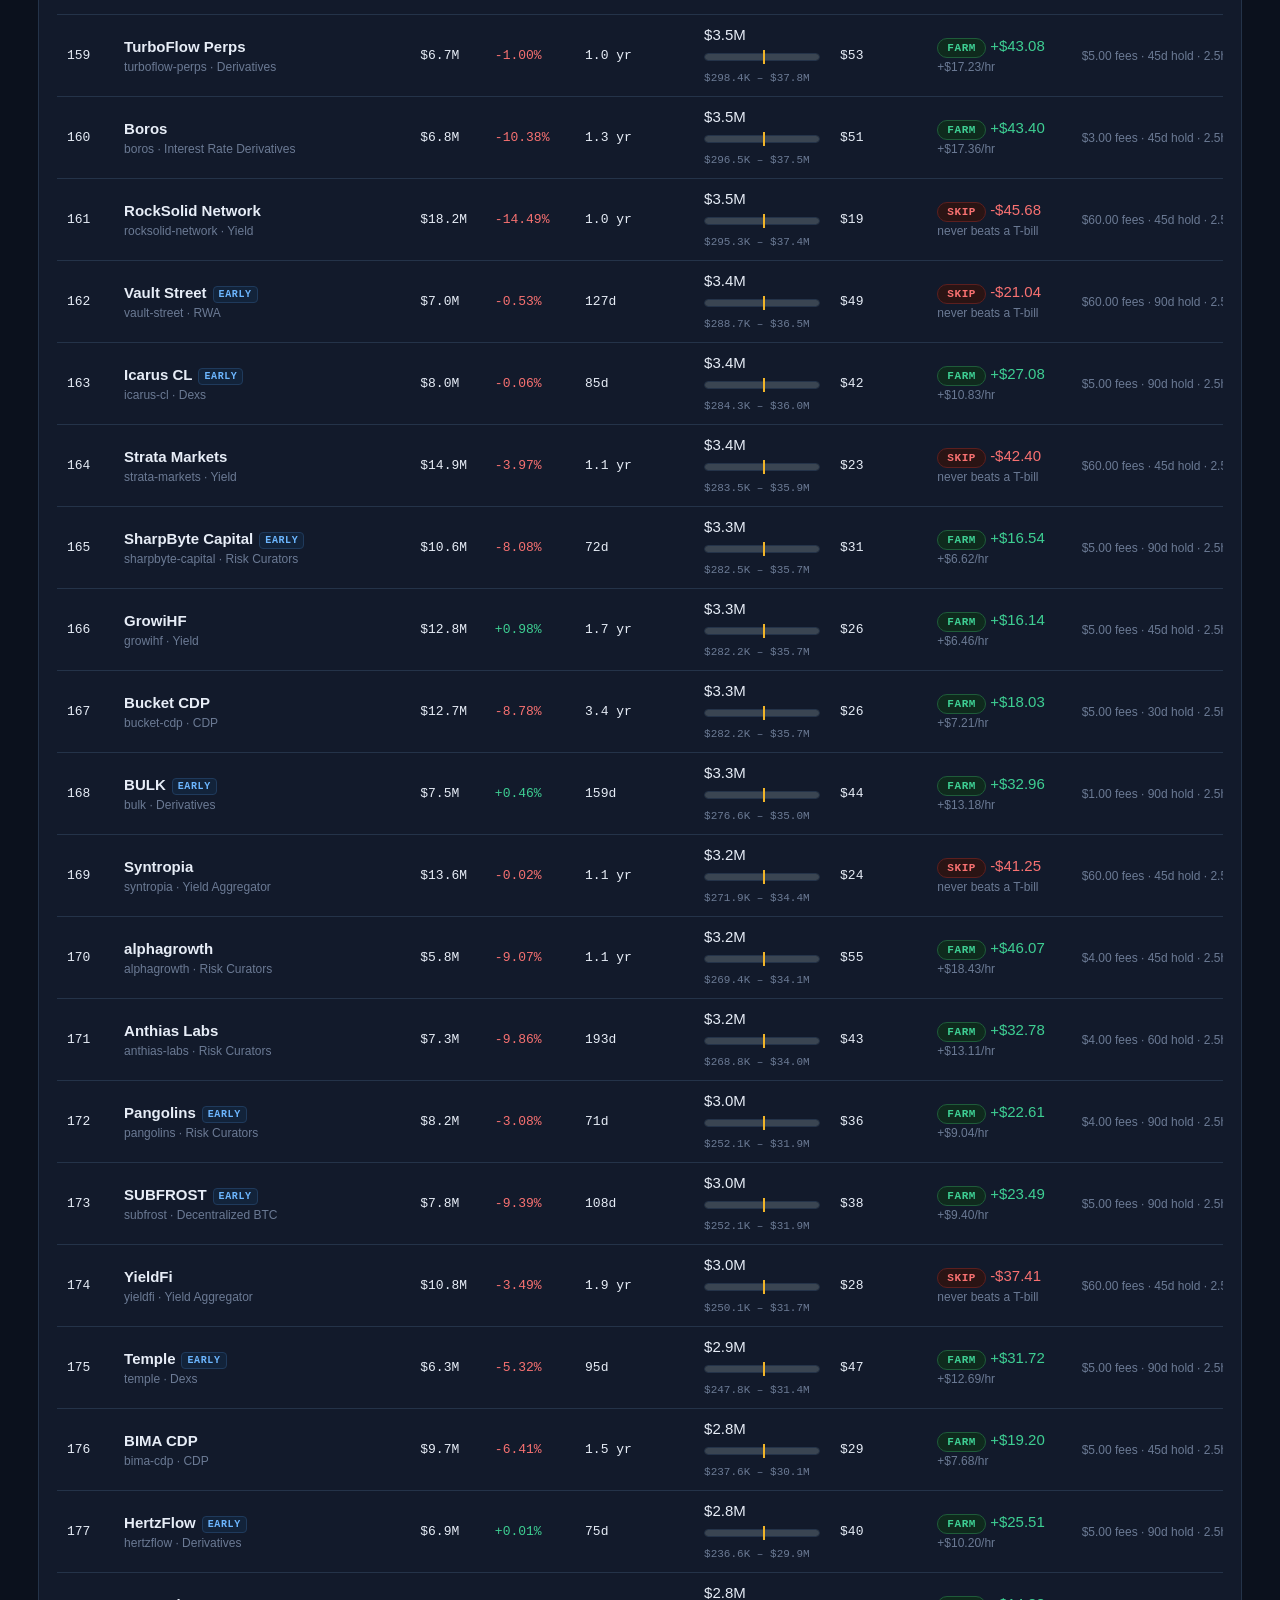
==== commit a679c92d: "Token Radar radar-4 preview" ====
--- a/dashboard/index.html
+++ b/dashboard/index.html
@@ -12,7 +12,7 @@
 <div class="wrap">
   <header class="masthead">
     <div>
-      <p class="eyebrow">Token Radar · model radar-3-fitted</p>
+      <p class="eyebrow">Token Radar · model radar-4-fitted</p>
       <h1><span id="headline-n">—</span> protocols record no token. Here is what each launch would be worth, and what farming it costs.</h1>
       <p class="howto">Implied value is a model estimate built from the snapshot&rsquo;s own figures — TVL, 7-day growth, and how long a protocol has run with no token — fitted on the tokens that already trade. It is not a price and not a promise. A protocol is pre-token when its record shows no CoinGecko id, no ticker and no market cap; traded tokens are kept apart at the market&rsquo;s own market cap, never at a model value.</p>
     </div>
@@ -28,6 +28,7 @@
   <main id="main">
     <section class="summary" id="summary" aria-label="Summary">
       <div class="chips" id="chips" role="list" aria-label="Board counts"></div>
+      <p class="fine" id="verify-line">—</p>
 
       <div class="panels">
         <section class="panel pricing" aria-labelledby="pricing-h">
@@ -112,16 +113,16 @@
 
     <section class="panel setaside" id="setaside-view" hidden aria-labelledby="setaside-h">
       <h2 id="setaside-h">Set aside by the house rule — <span id="setaside-n2">—</span> protocols</h2>
-      <p>These protocols are in the snapshot but are <strong>not ranked</strong>, because the house rule sets them aside before any scoring: centralised exchanges; versioned names (a trailing v2, v3, …); wrapped, staked or staking names; the six excluded categories (CEX, Centralized Exchange, Derivatives, Options, Prediction Market, Gaming); and names that start with an exchange name. The rule is applied to the name and category only — never to a protocol&rsquo;s size — so a large protocol can still be set aside, and a small one can still rank. Nothing on this list is scored, given an implied value, or given a farm plan.</p>
+      <p>These protocols are in the snapshot but are <strong>not ranked</strong>, because the house rule sets them aside before any scoring: versioned names (a trailing v2, v3, …); wrapped, staked or staking names; the six excluded categories (Bridge, Canonical Bridge, Liquid Staking, Liquid Restaking, Restaked BTC, CEX); and names that start with an exchange name. The rule is applied to the name and category only — never to a protocol&rsquo;s size — so a large protocol can still be set aside, and a small one can still rank. Nothing on this list is scored, given an implied value, or given a farm plan.</p>
       <p class="fine">Count comes from the snapshot: <span id="setaside-count">—</span> protocols set aside, <span id="setaside-board">—</span> ranked on the board, <span id="setaside-live">—</span> traded tokens kept apart at market cap.</p>
     </section>
 
     <section class="panel method" id="method-view" hidden aria-labelledby="method-h">
       <h2 id="method-h">Method and backtest</h2>
       <h3>How the size curve is fitted</h3>
-      <p>Only tokens that already trade are used to fit the curve, and only pre-token protocols are scored with it. On the snapshot&rsquo;s traded tokens we fit a log-log ordinary least squares line: log<sub>10</sub>(market cap) = intercept + slope &times; log<sub>10</sub>(TVL / $100M). The fitted line is the size curve: a protocol&rsquo;s TVL alone, before any family offset, maps to a size value. The four fitted numbers are printed in the &ldquo;How a launch is priced&rdquo; panel above and are read from the bundled data, not typed here.</p>
+      <p>Every token that already trades is used to fit the curve — all 128 of them, in every category — and only pre-token protocols are scored with it. On the snapshot&rsquo;s traded tokens we fit a log-log ordinary least squares line: log<sub>10</sub>(market cap) = intercept + slope &times; log<sub>10</sub>(TVL / $100M). The fitted line is the size curve: a protocol&rsquo;s TVL alone, before any family offset, maps to a size value. Fitting on the whole traded set matters: the six excluded categories are excluded from the <em>board</em> only, never from the curve, because the curve is the market&rsquo;s and the category offsets are what make categories comparable. The four fitted numbers are printed in the &ldquo;How a launch is priced&rdquo; panel above and are read from the bundled data, not typed here. Growth and age are not regressors in this fit: they enter as bounded multipliers (next paragraph), because a free log-age coefficient failed the time-split backtest in the previous model — it priced the future worse than a flat multiple.</p>
       <h3>Family, growth and seasoning</h3>
-      <p>Three multipliers adjust the size value. <strong>Family</strong> is the protocol&rsquo;s category mean residual from the fitted line, shrunk toward 1 when the category has few traded tokens — a category whose traded tokens sit above the line lifts its pre-token members, and one below the line pulls them down. <strong>Growth</strong> comes from the 7-day TVL change: fast-growing protocols are worth more than a flat protocol at the same TVL. <strong>Seasoning</strong> comes from age with no token: a protocol that has run a long time without launching is discounted against one that is fresh, because the longer the wait, the less a launch is priced in. Implied value = size value &times; family &times; growth &times; seasoning. The P10–P90 range around it is the blind residual range from the backtest below, so the band is earned from prediction errors, not assumed.</p>
+      <p>Three multipliers adjust the size value. <strong>Family</strong> is the protocol&rsquo;s category mean residual from the fitted line, shrunk toward 1 when the category has few traded tokens — a category whose traded tokens sit above the line lifts its pre-token members, and one below the line pulls them down. <strong>Momentum</strong> comes from the 7-day TVL change: 1 plus half the change, clamped to 0.8&times;&ndash;1.25&times;, so a crash can cost at most 20% and a spike can add at most 25% — growth moves the value without ever inverting the board. <strong>Seasoning</strong> comes from age with no token: 1 &minus; 0.4&middot;e<sup>&minus;age/240</sup>, so a fresh protocol is discounted to 0.6&times; and the discount saturates toward 1&times; as it ages instead of discounting it toward zero. Implied value = size value &times; family &times; momentum &times; seasoning. The P10–P90 range around it is the blind residual range from the backtest below, so the band is earned from prediction errors, not assumed.</p>
       <h3>How the blind backtests work</h3>
       <p><strong>Leave-one-out (LOO):</strong> each traded token is held out in turn, the curve is refit without it, and the held-out token is predicted blind. The median blind error and the share of predictions within 3&times; of the true market cap are reported against the same test for a flat baseline — one median market-cap/TVL multiple applied to every token. <strong>Time split:</strong> the curve is fitted only on tokens listed before 2024 and tested on tokens listed later, so the test is genuinely future data. <strong>Bands:</strong> the share of traded tokens whose true market cap falls inside the blind 50% and 80% bands. A fitted curve that only beats the flat baseline on the data it was fitted on proves nothing; the numbers in the table are all out-of-sample.</p>
       <h3>How a farm verdict is computed</h3>
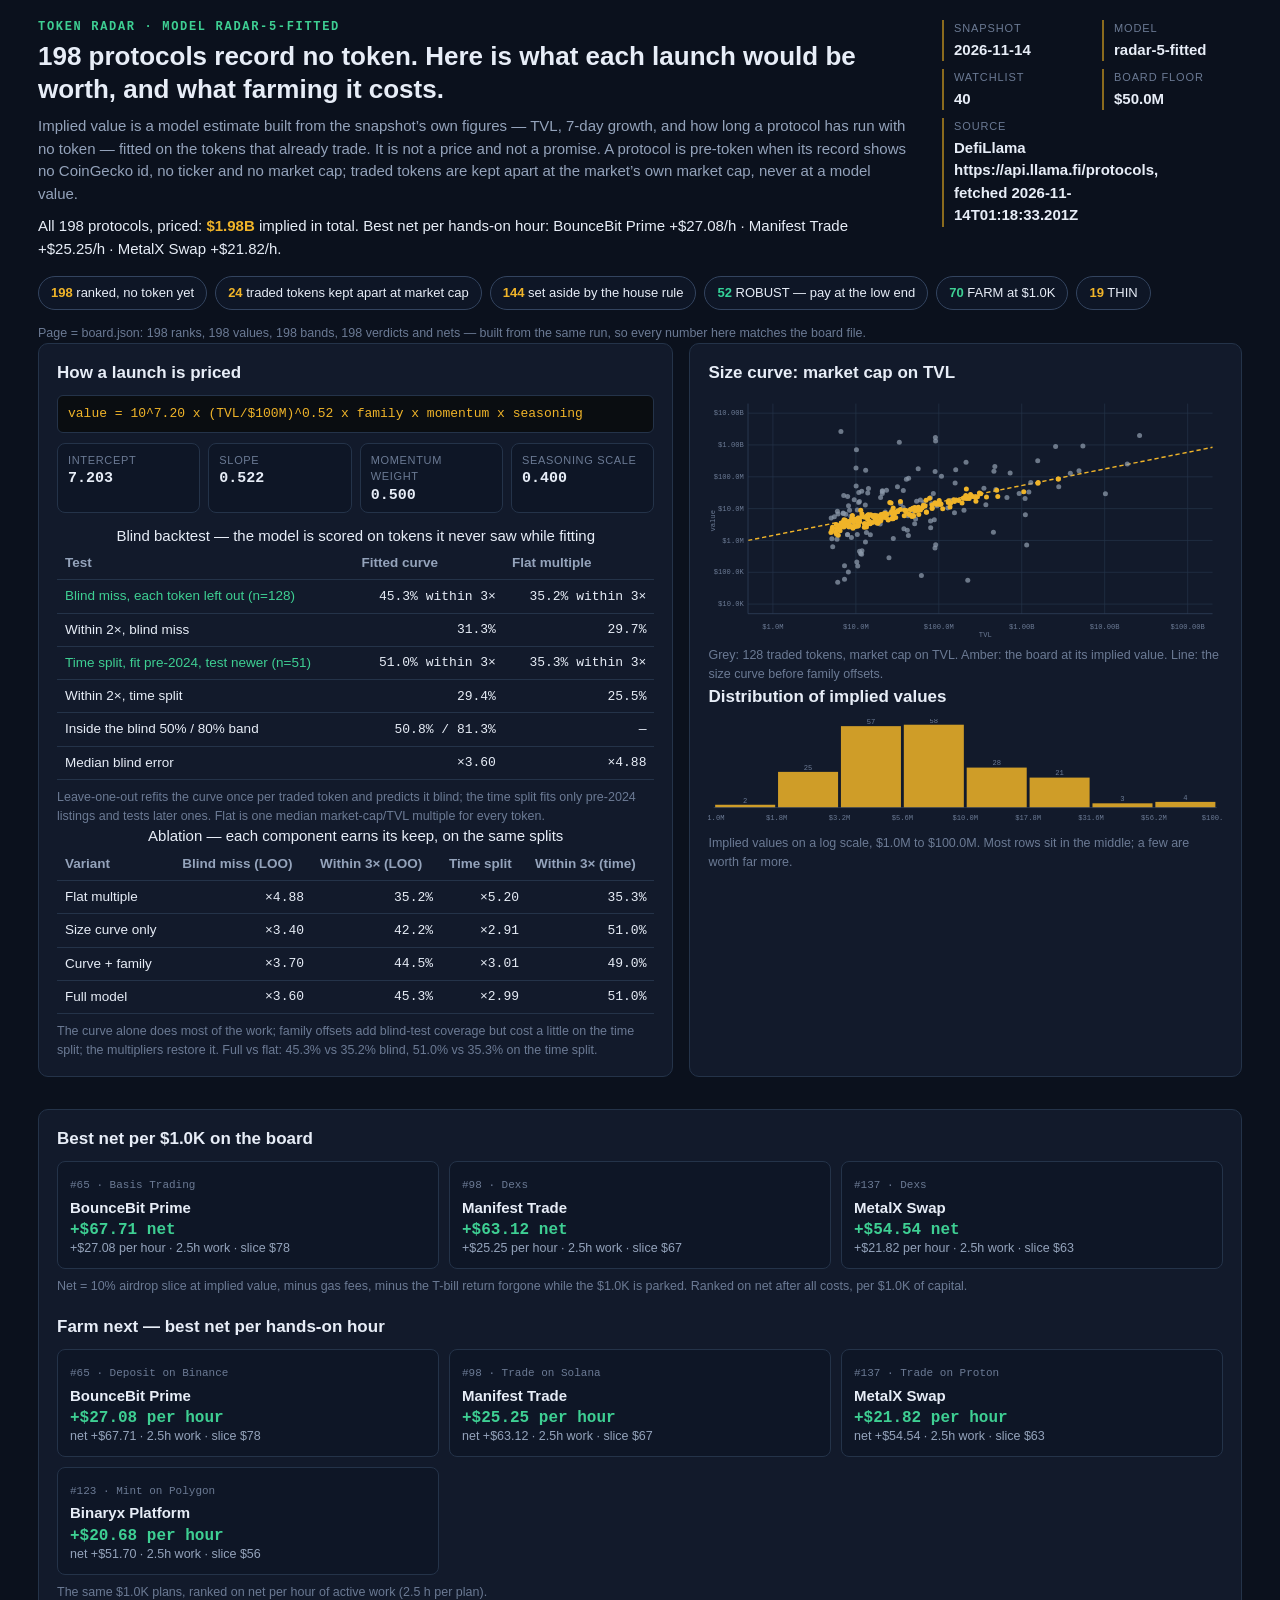
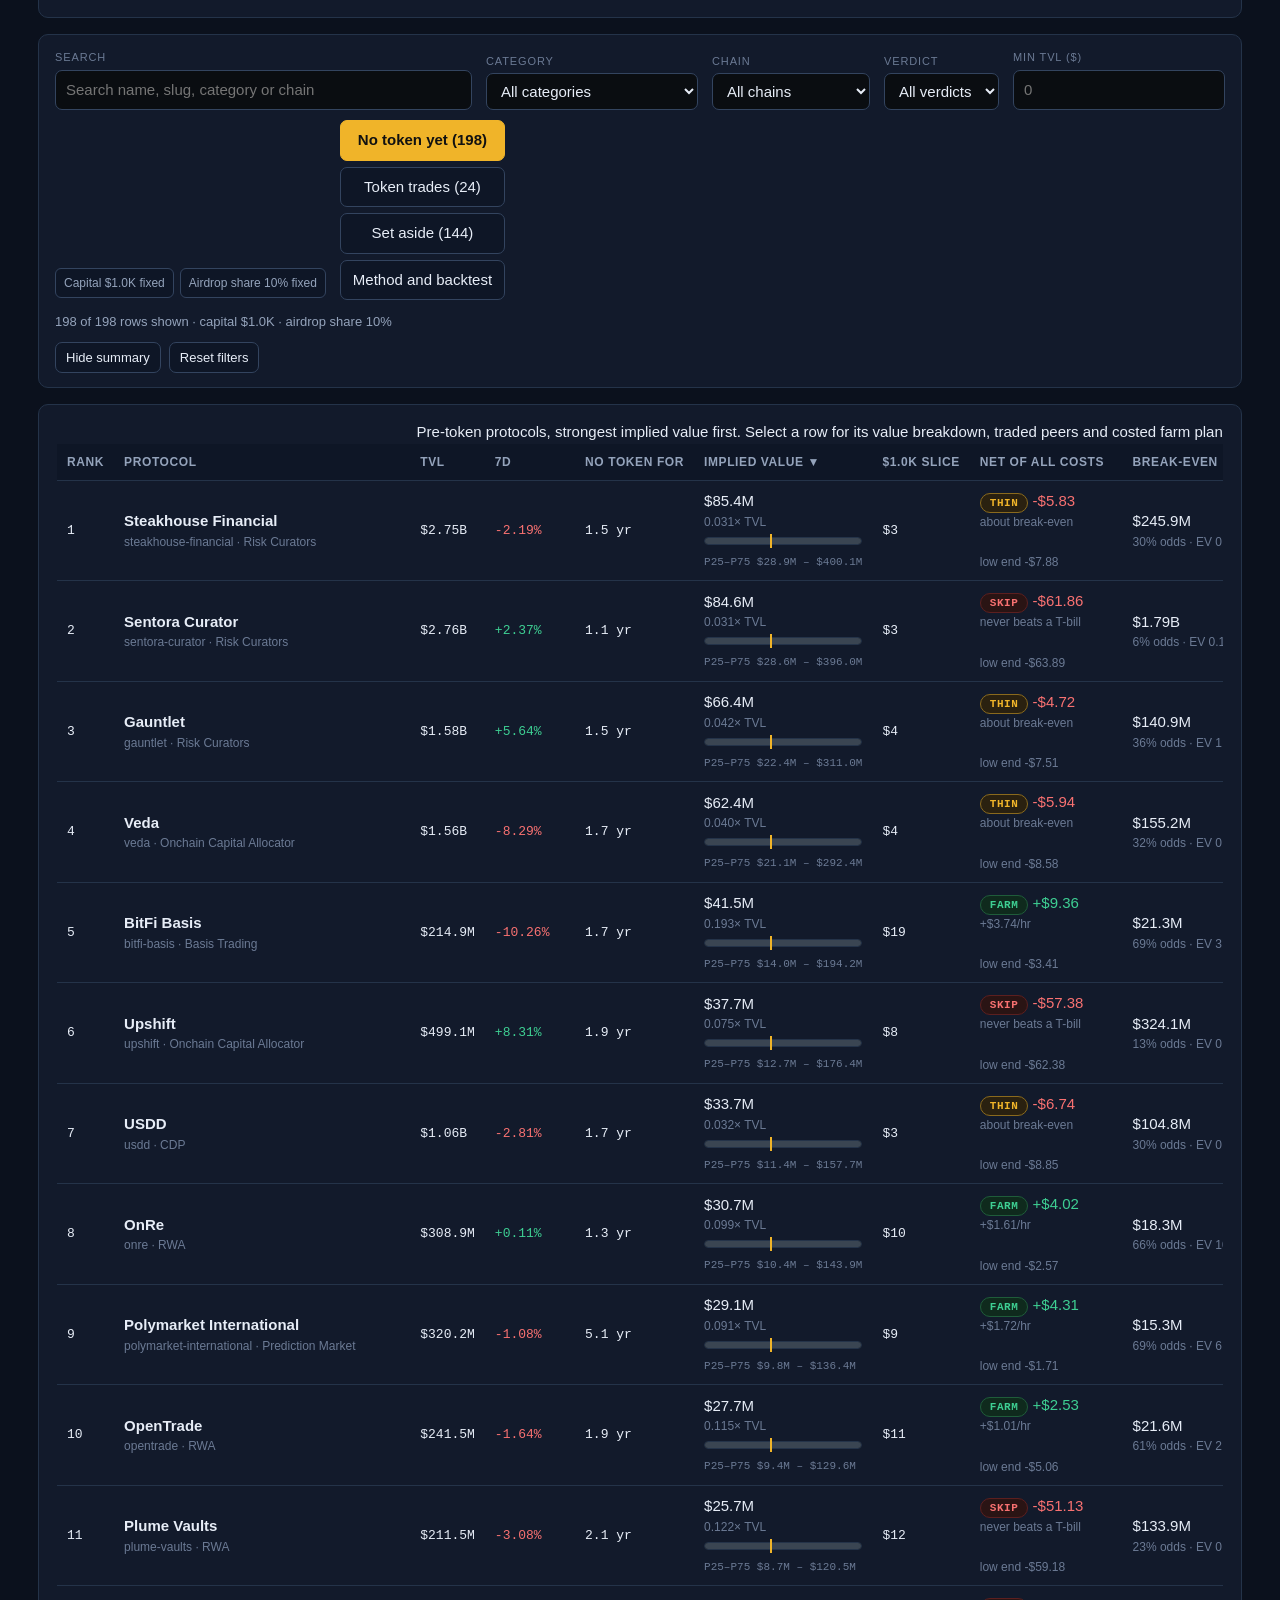
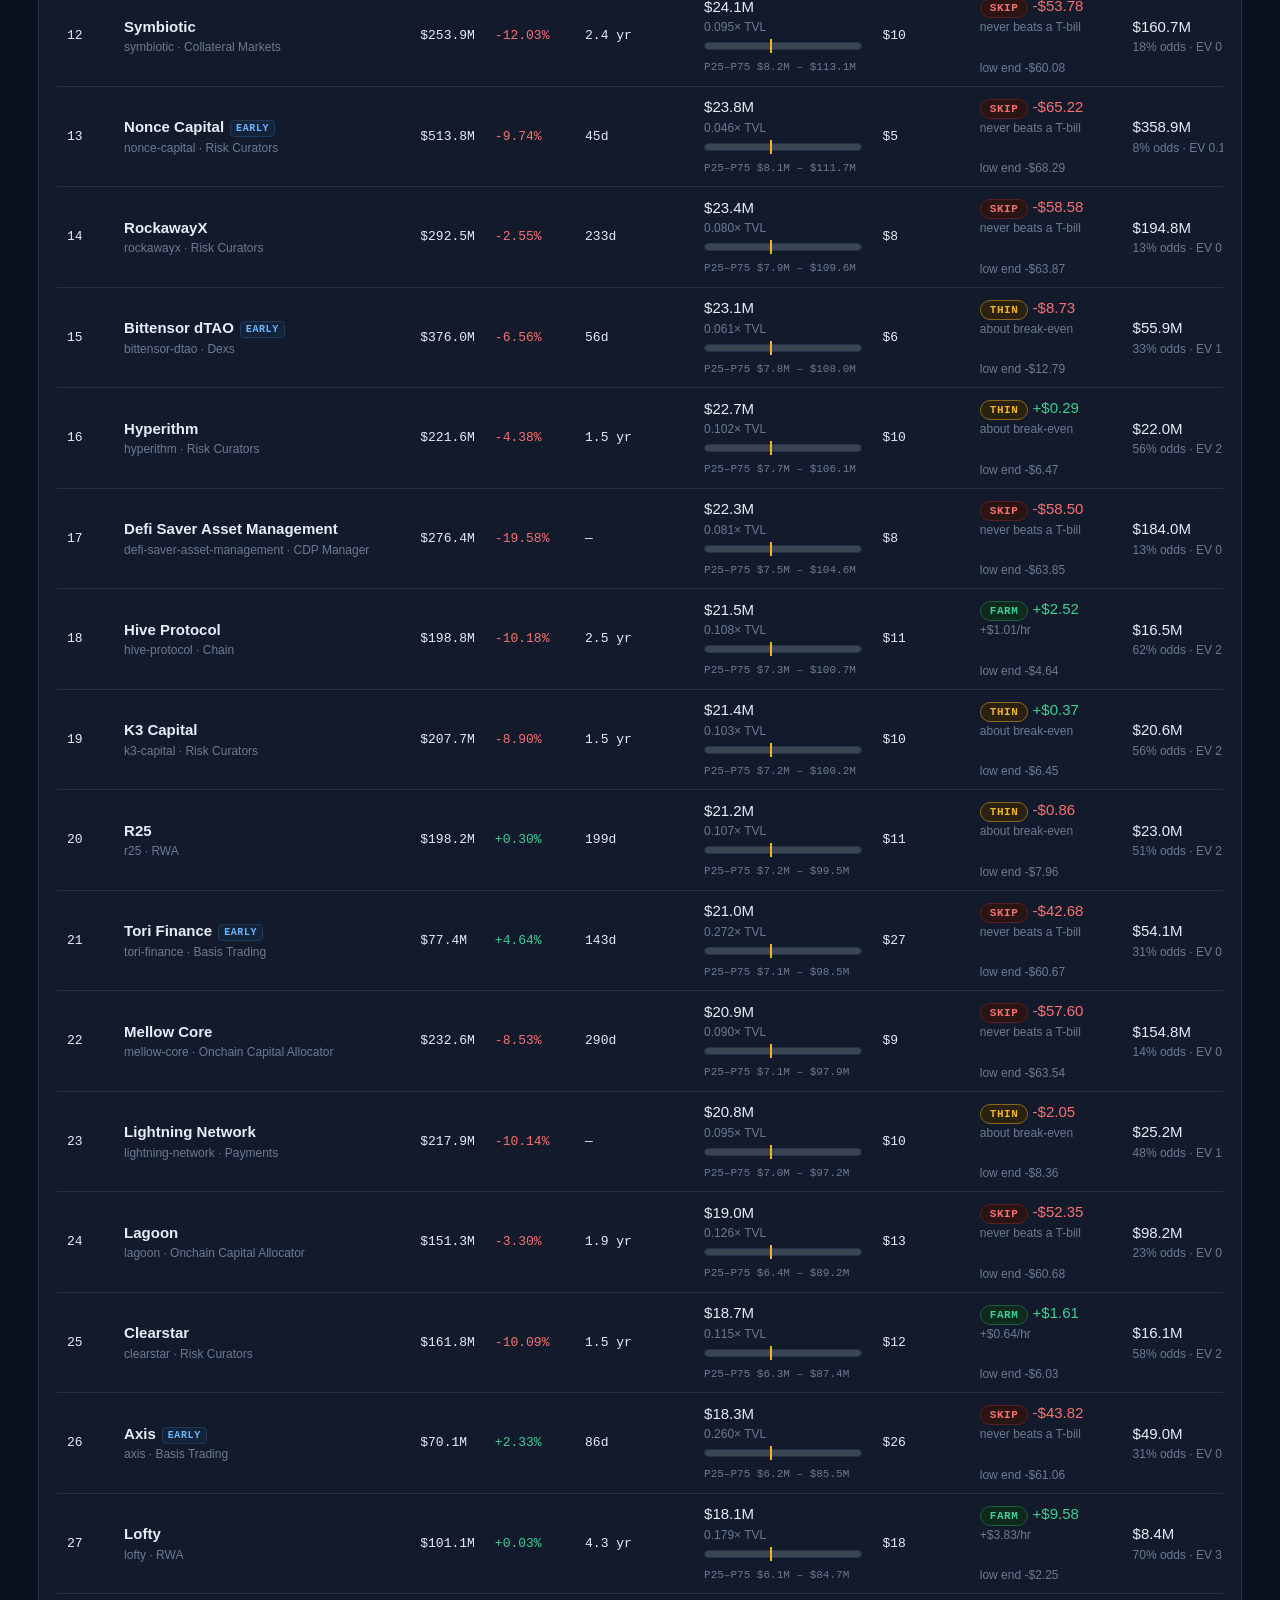
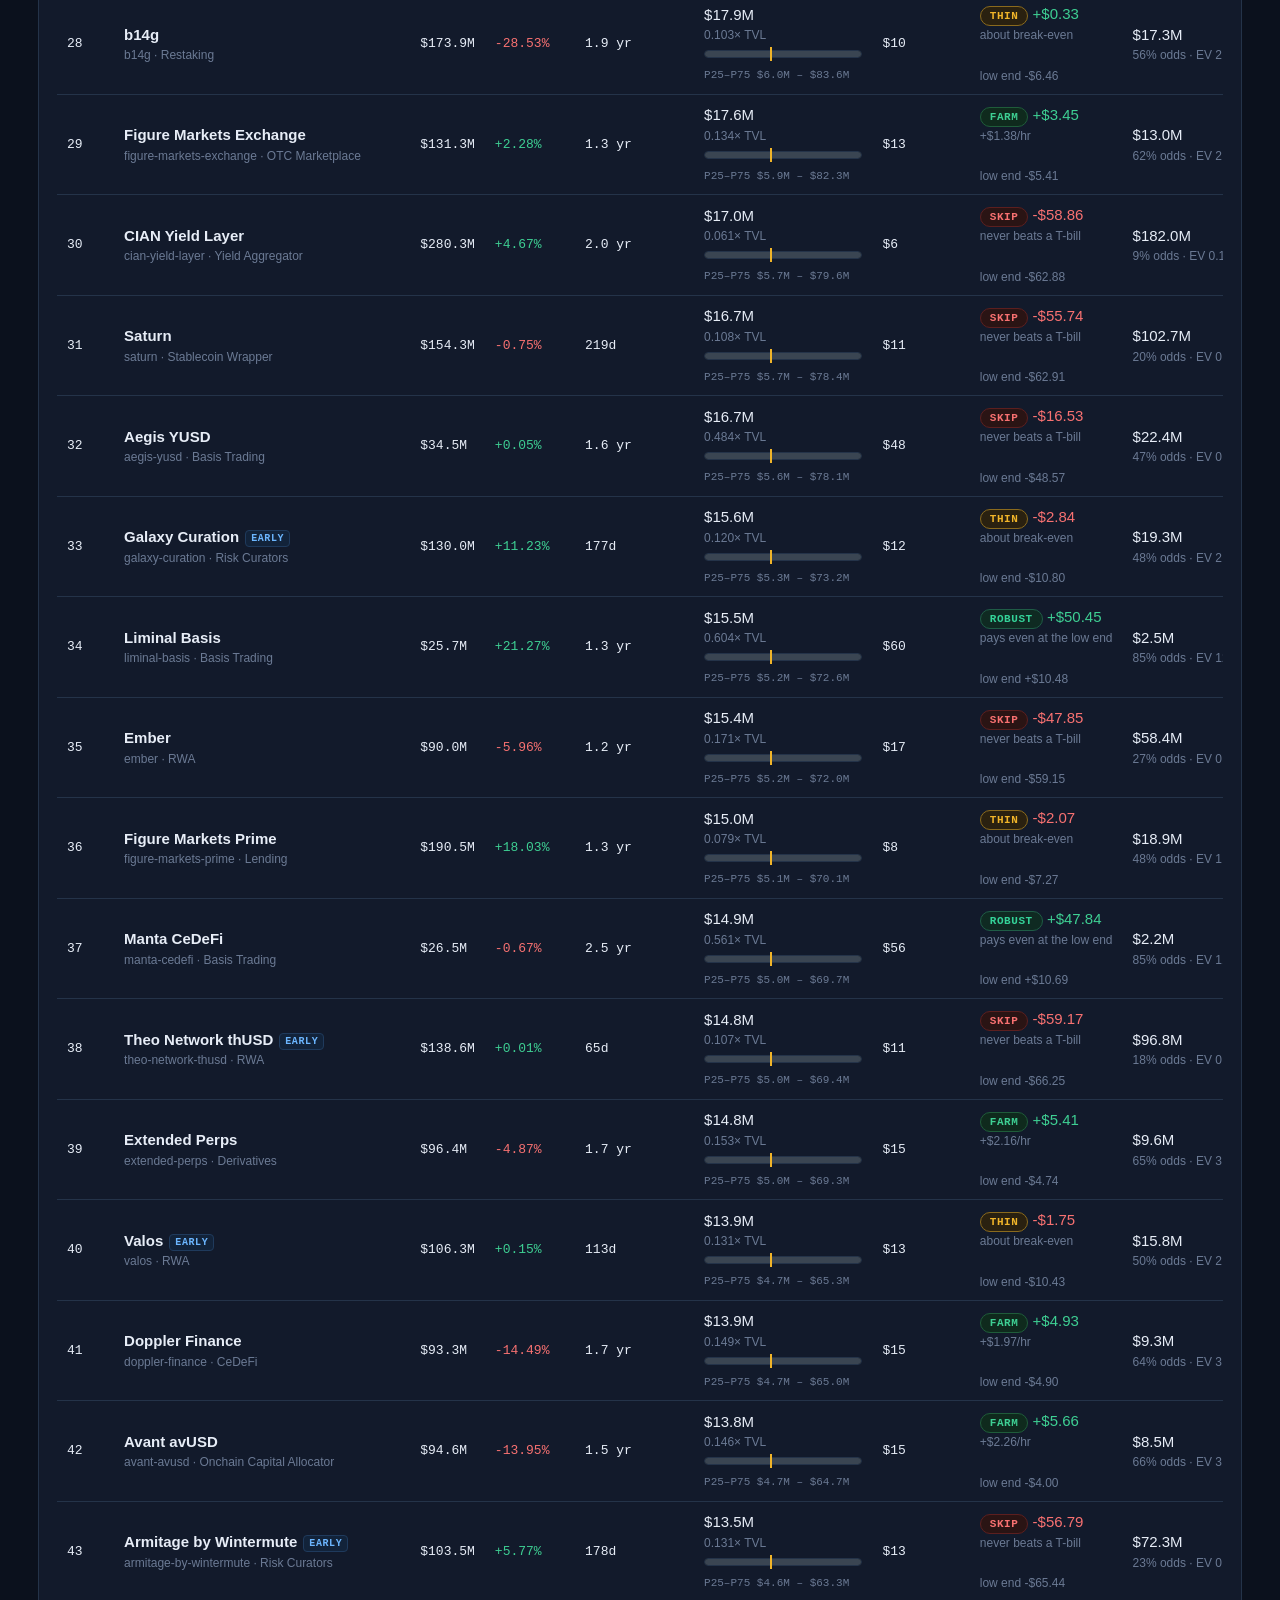
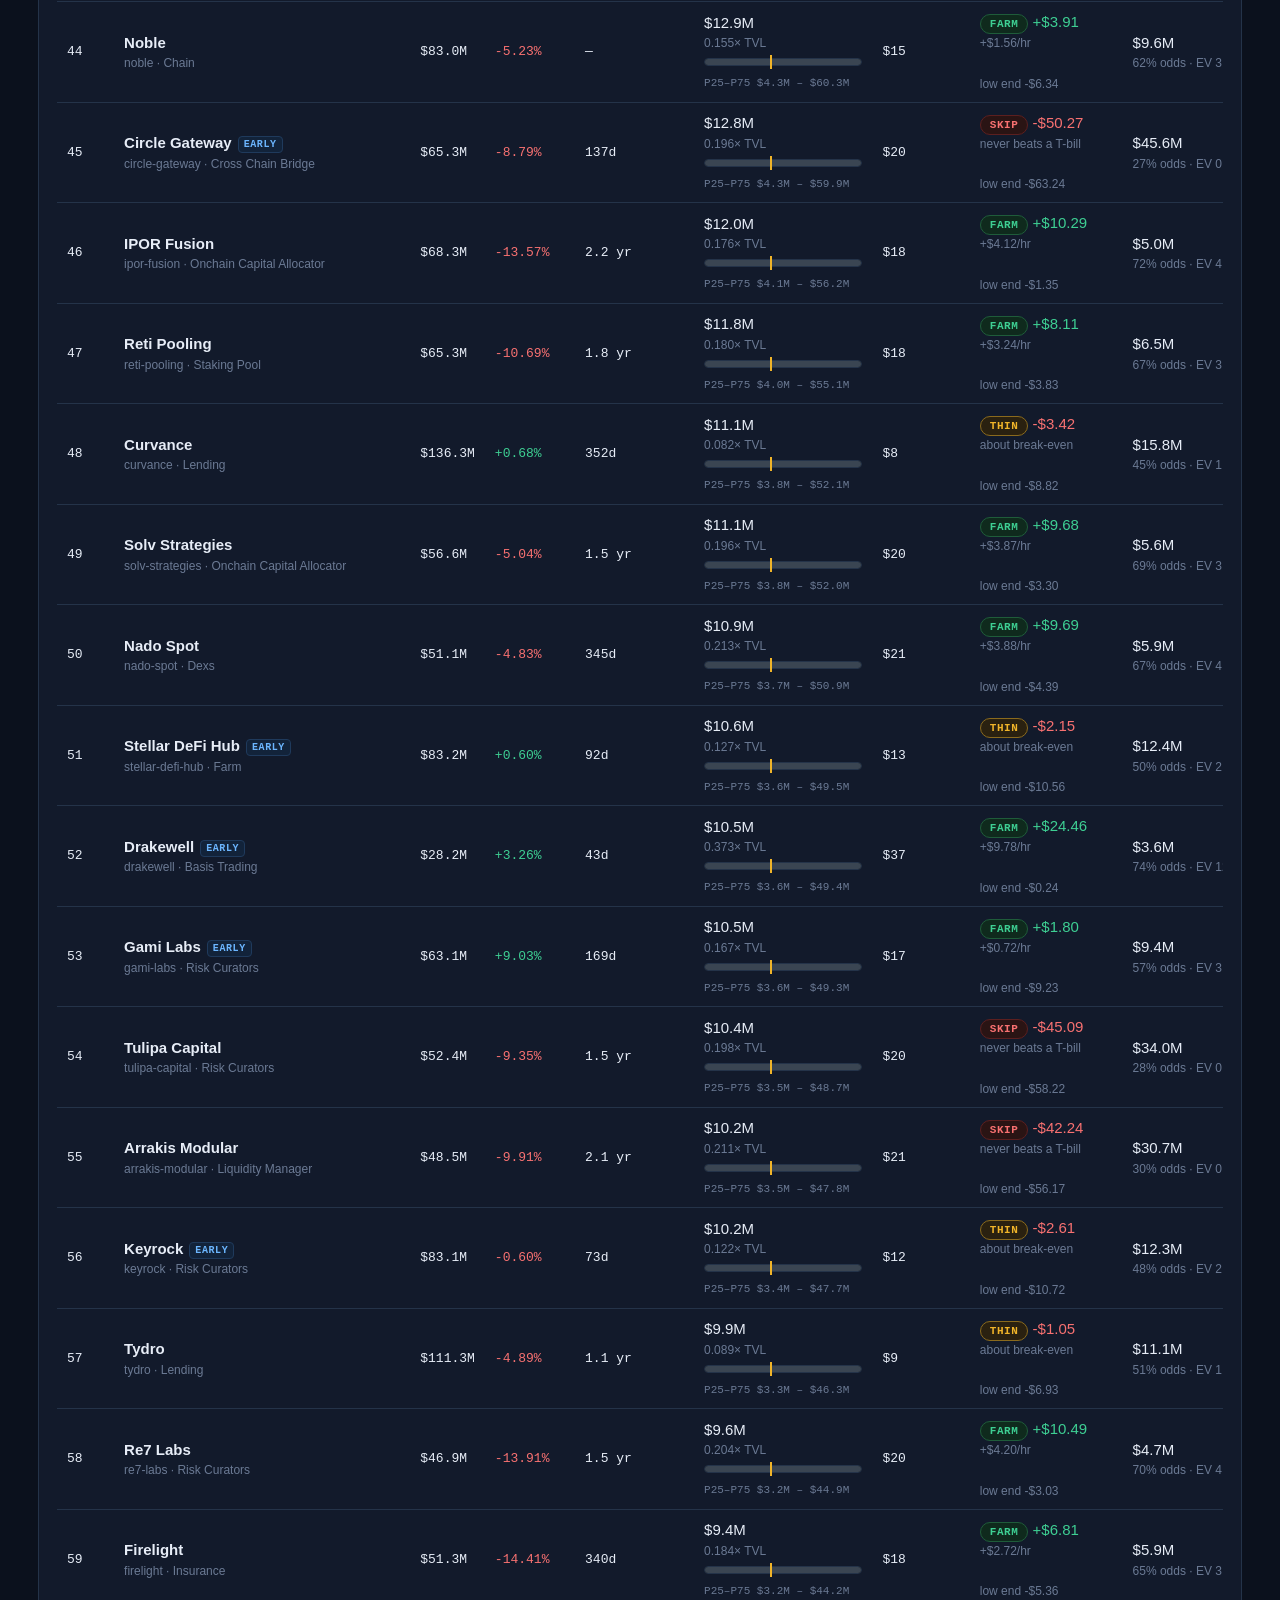
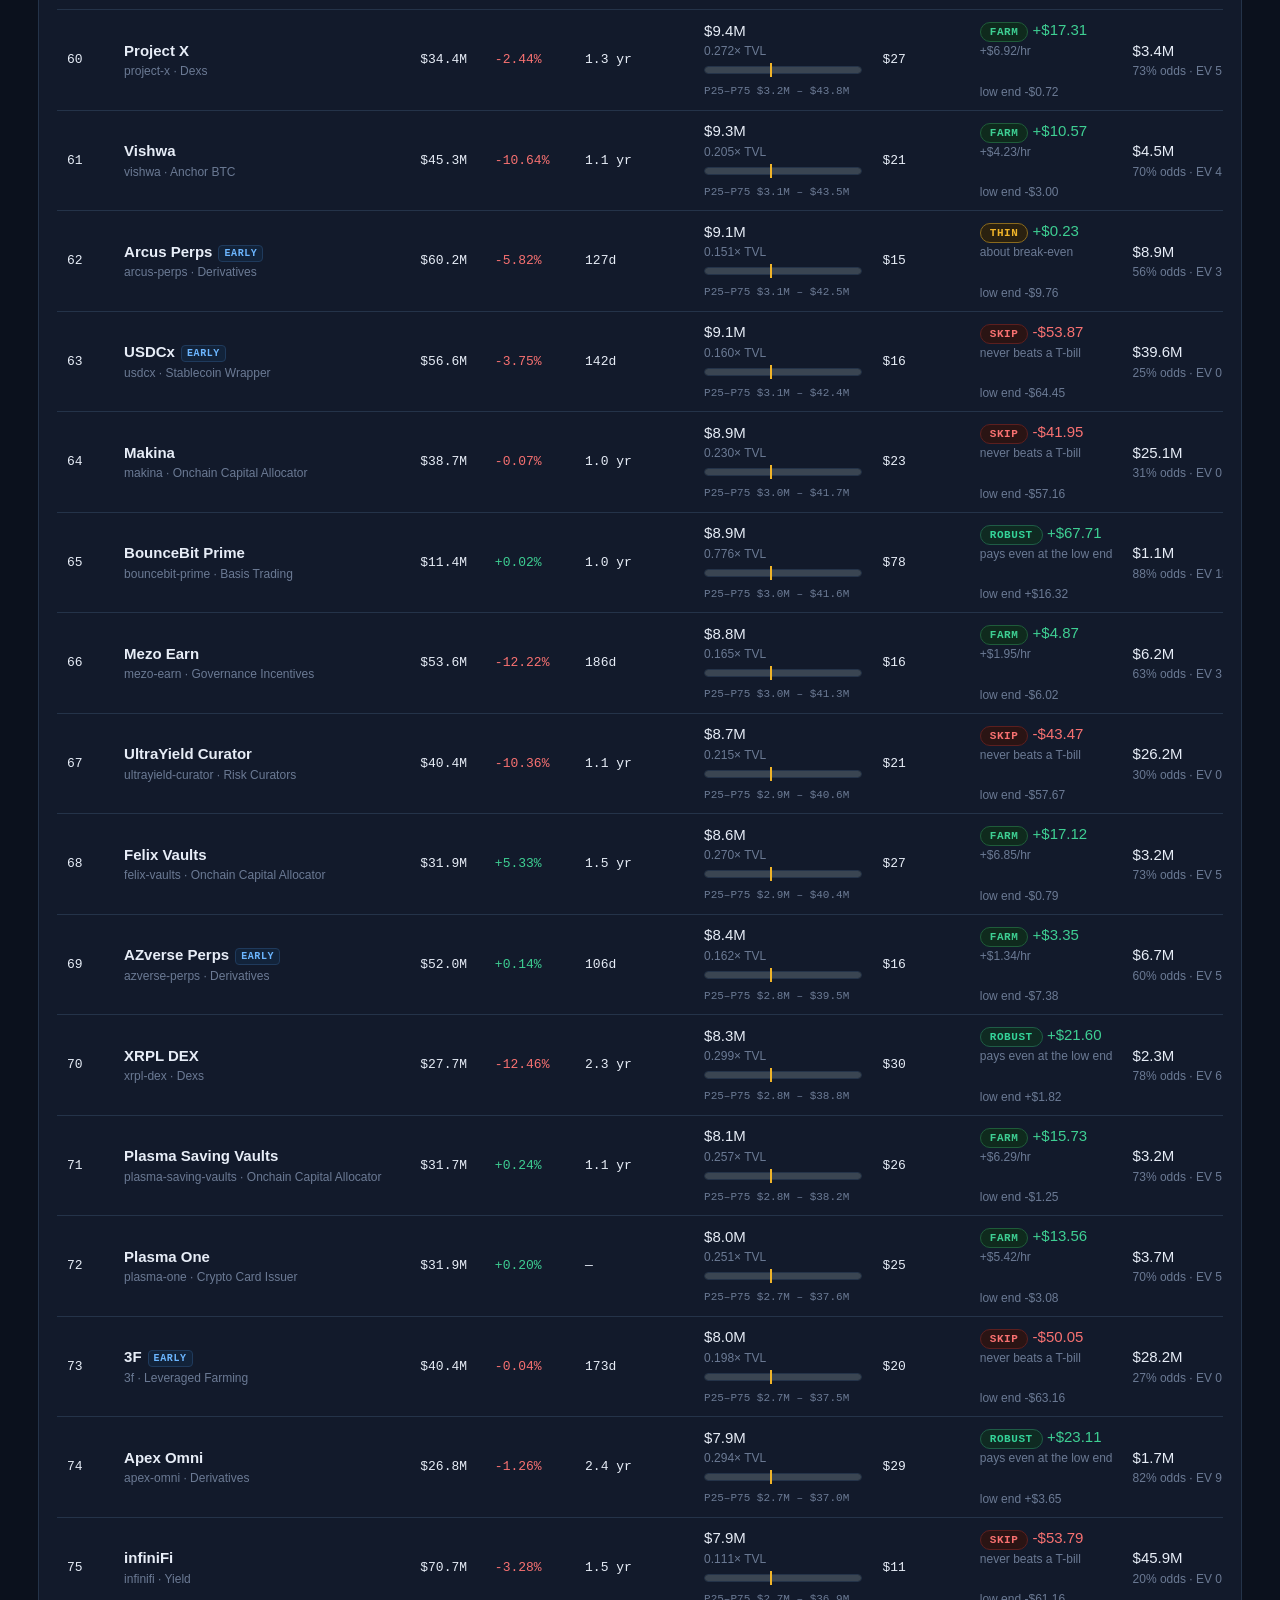
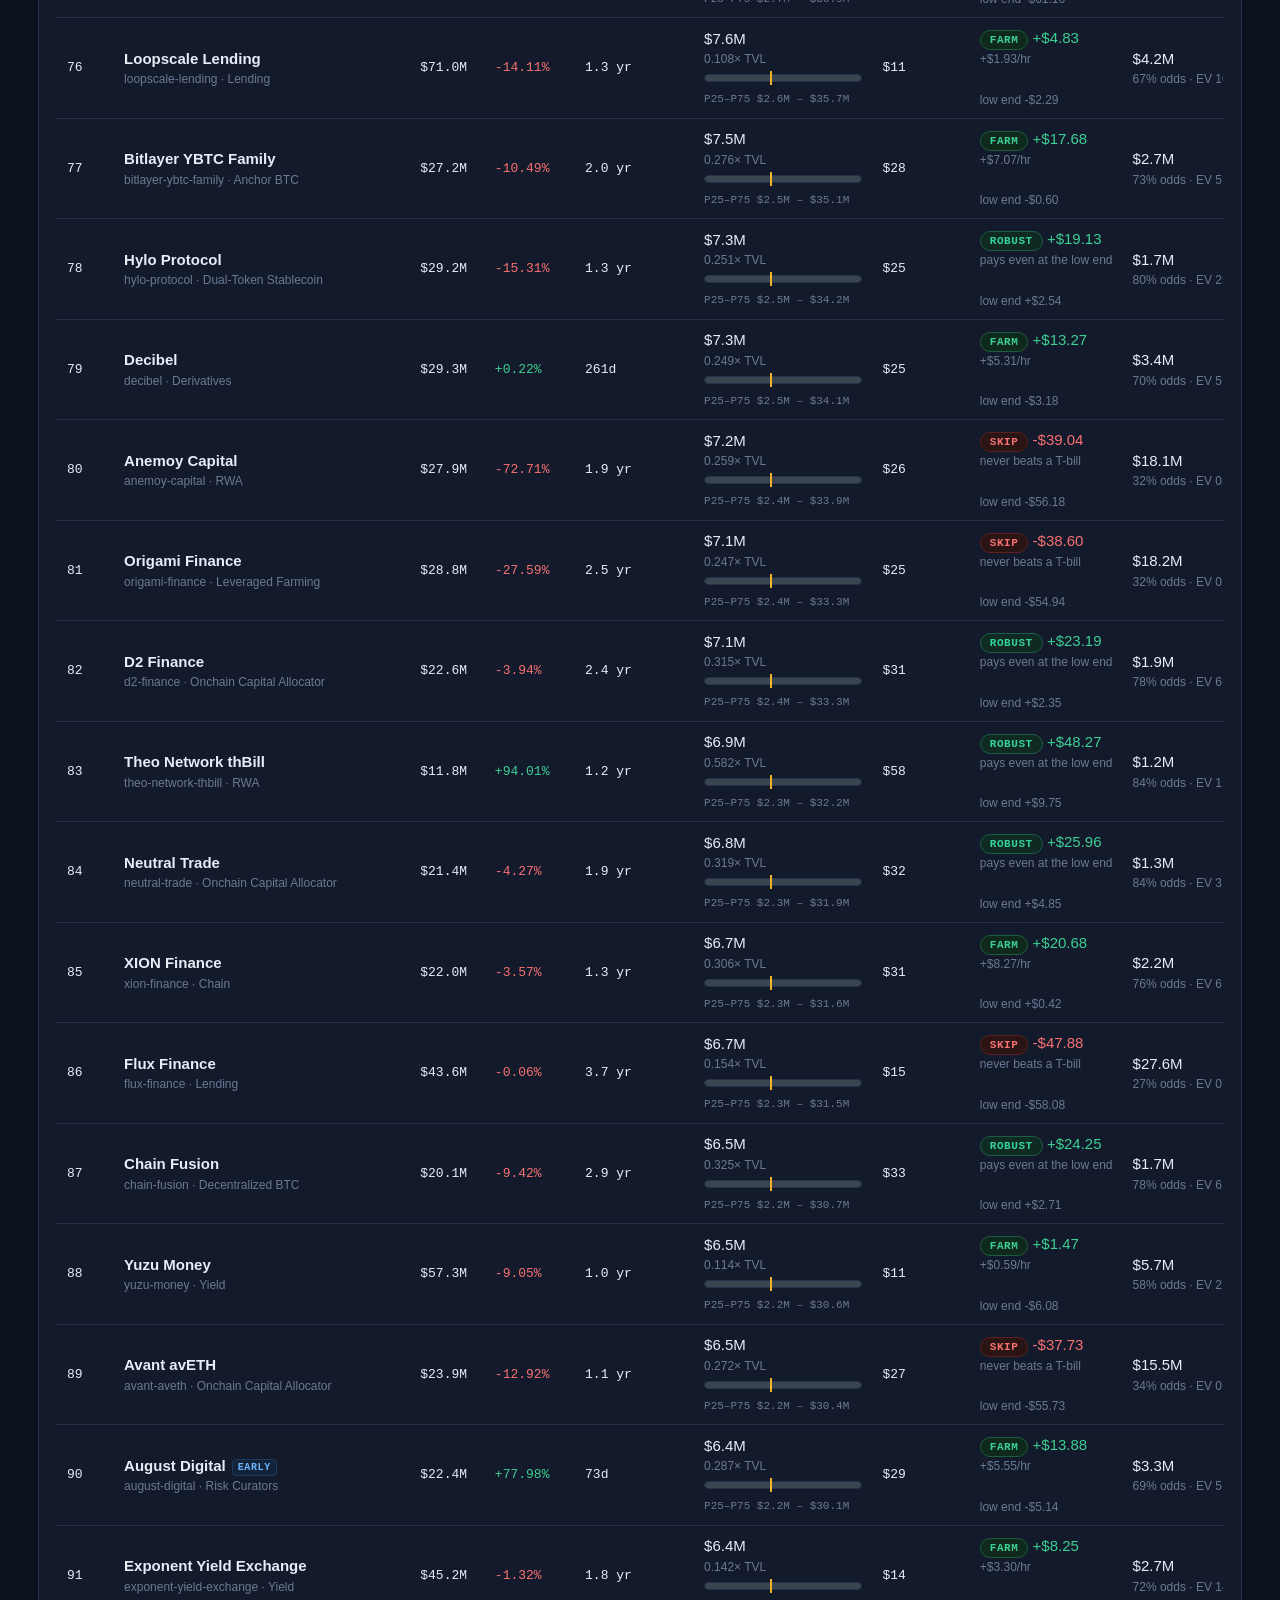
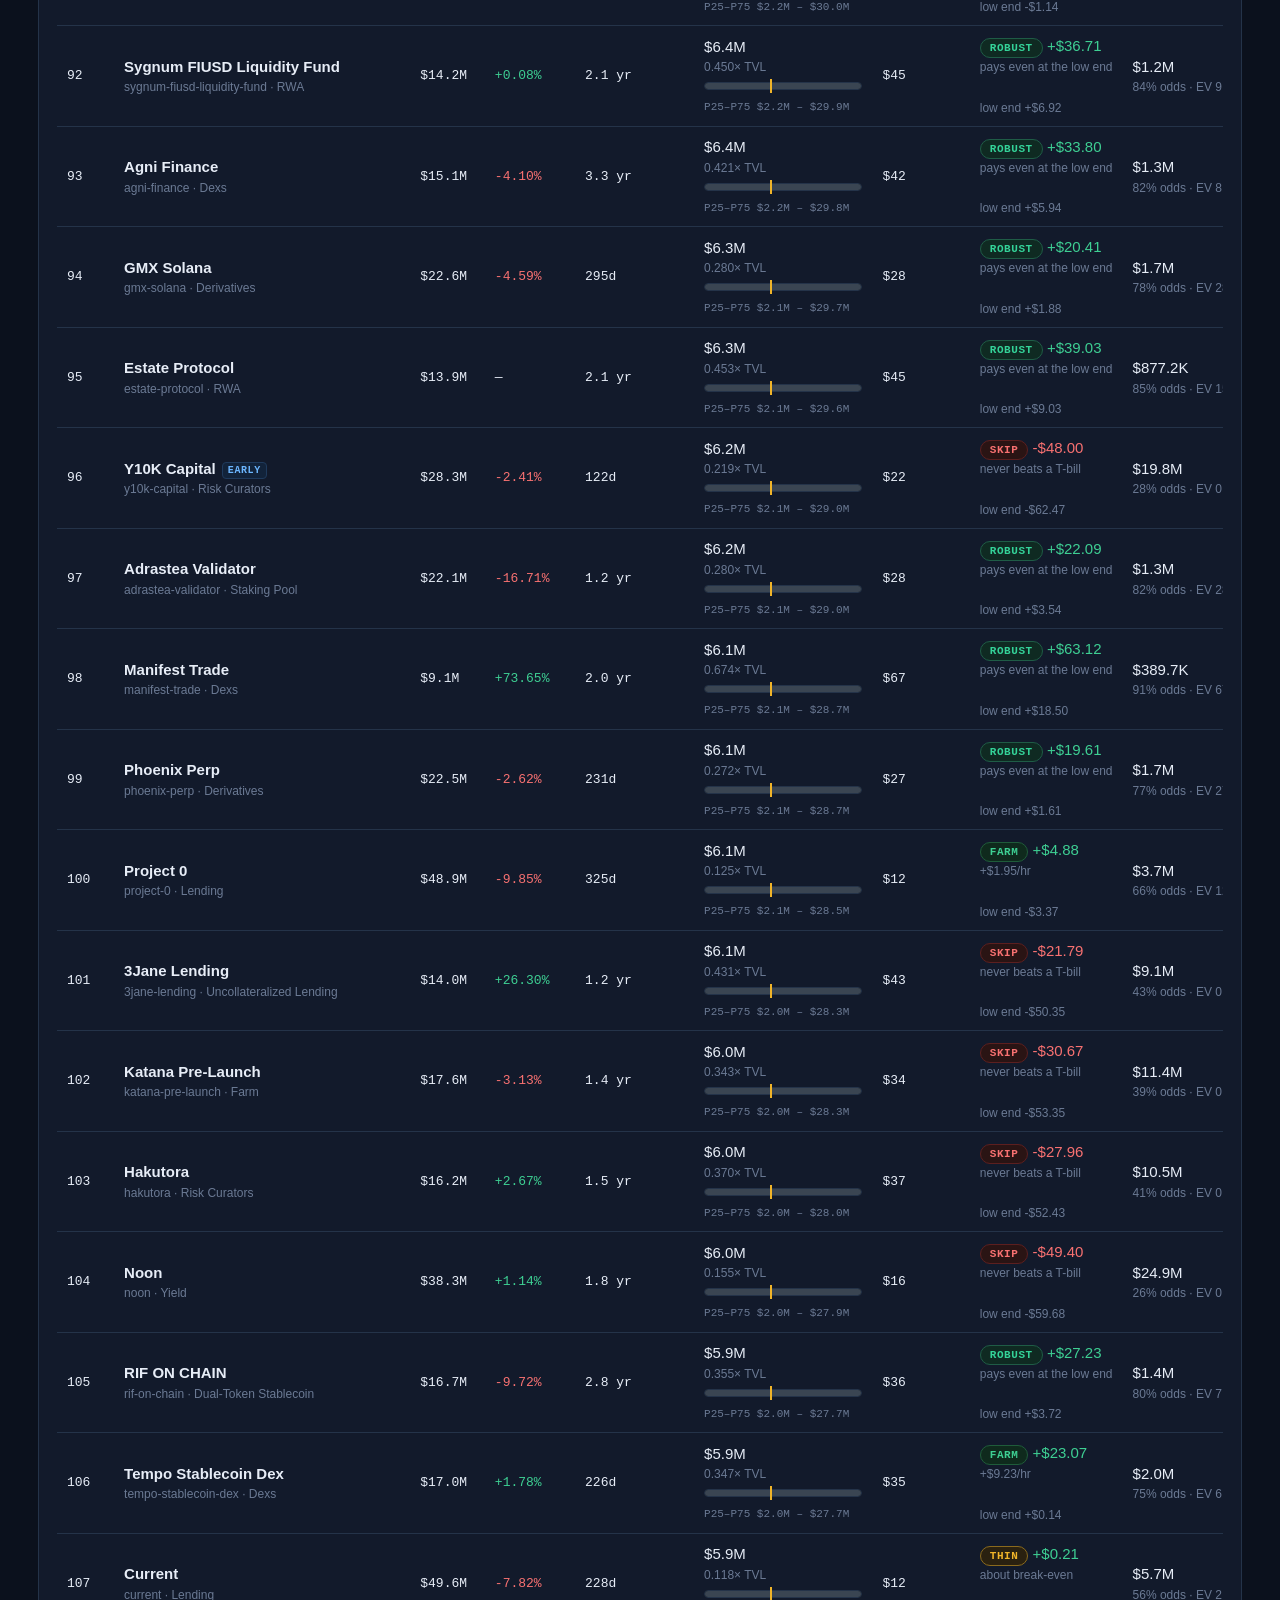
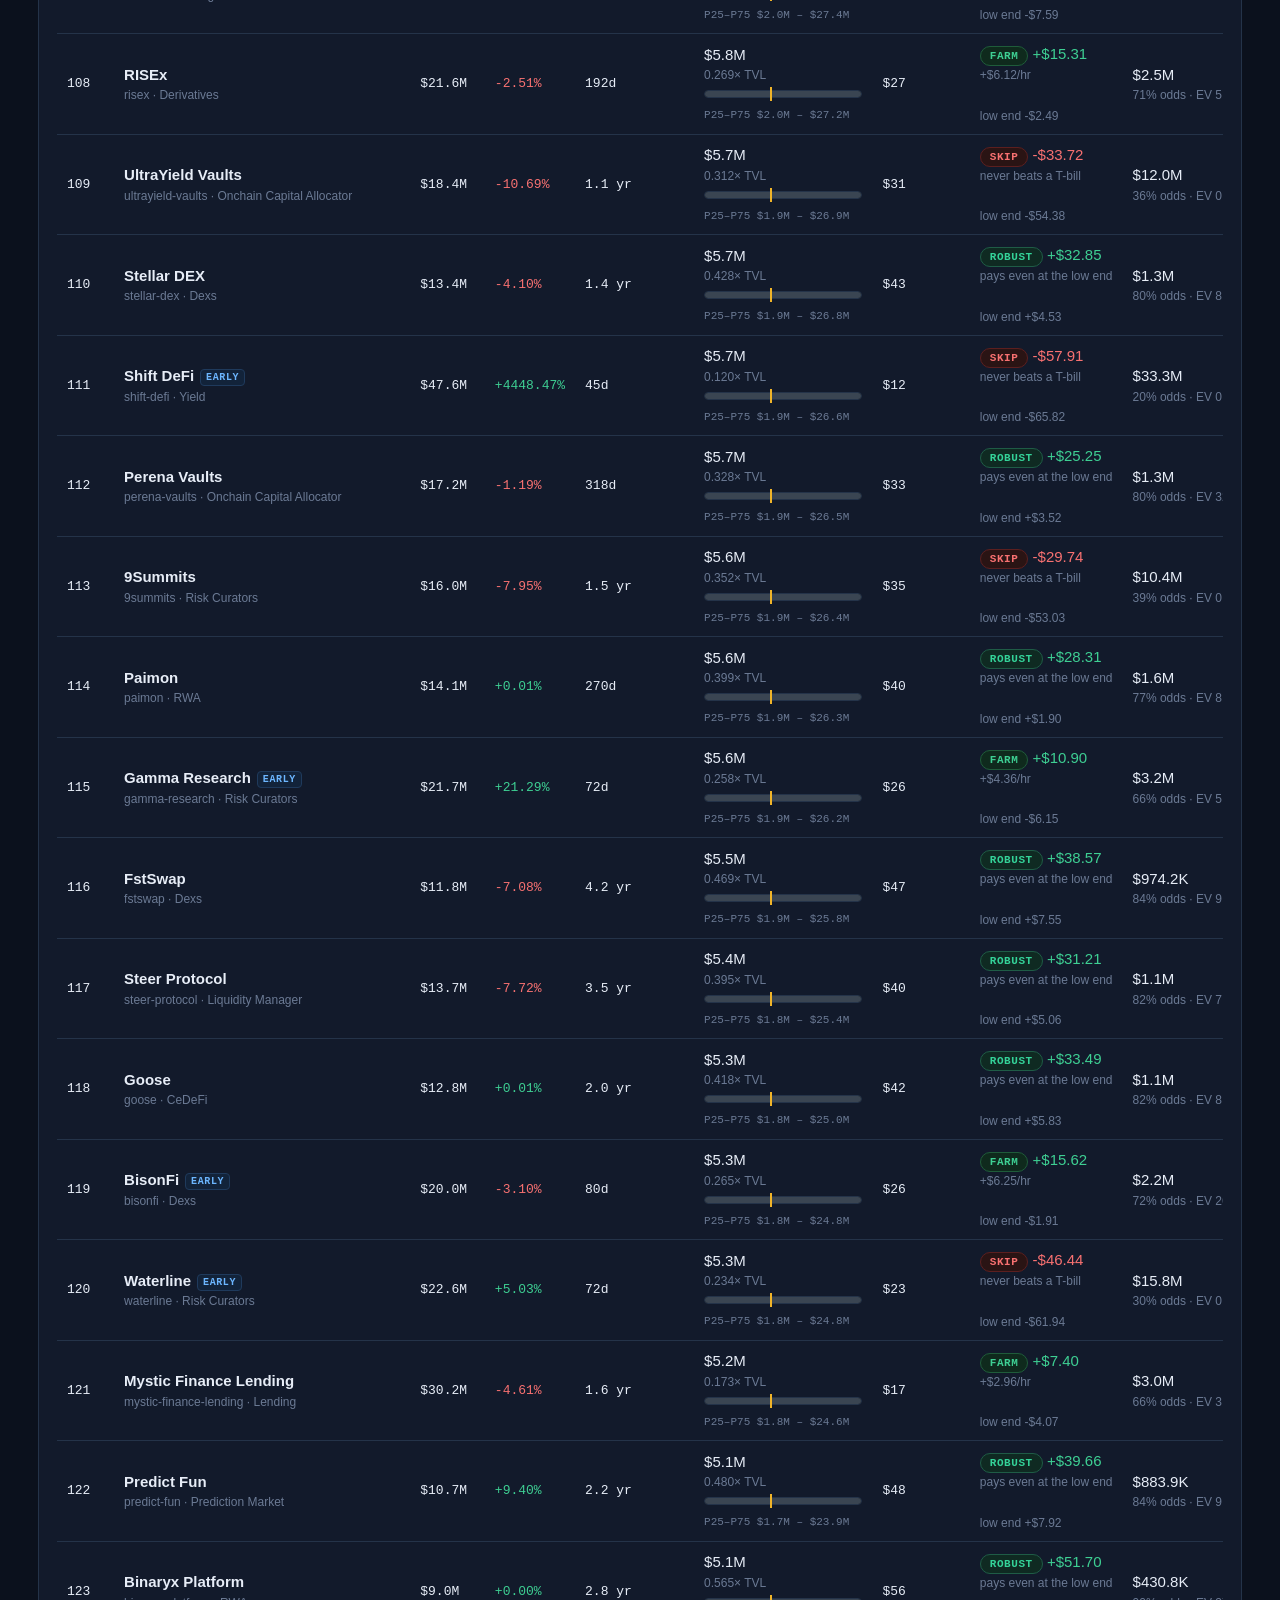
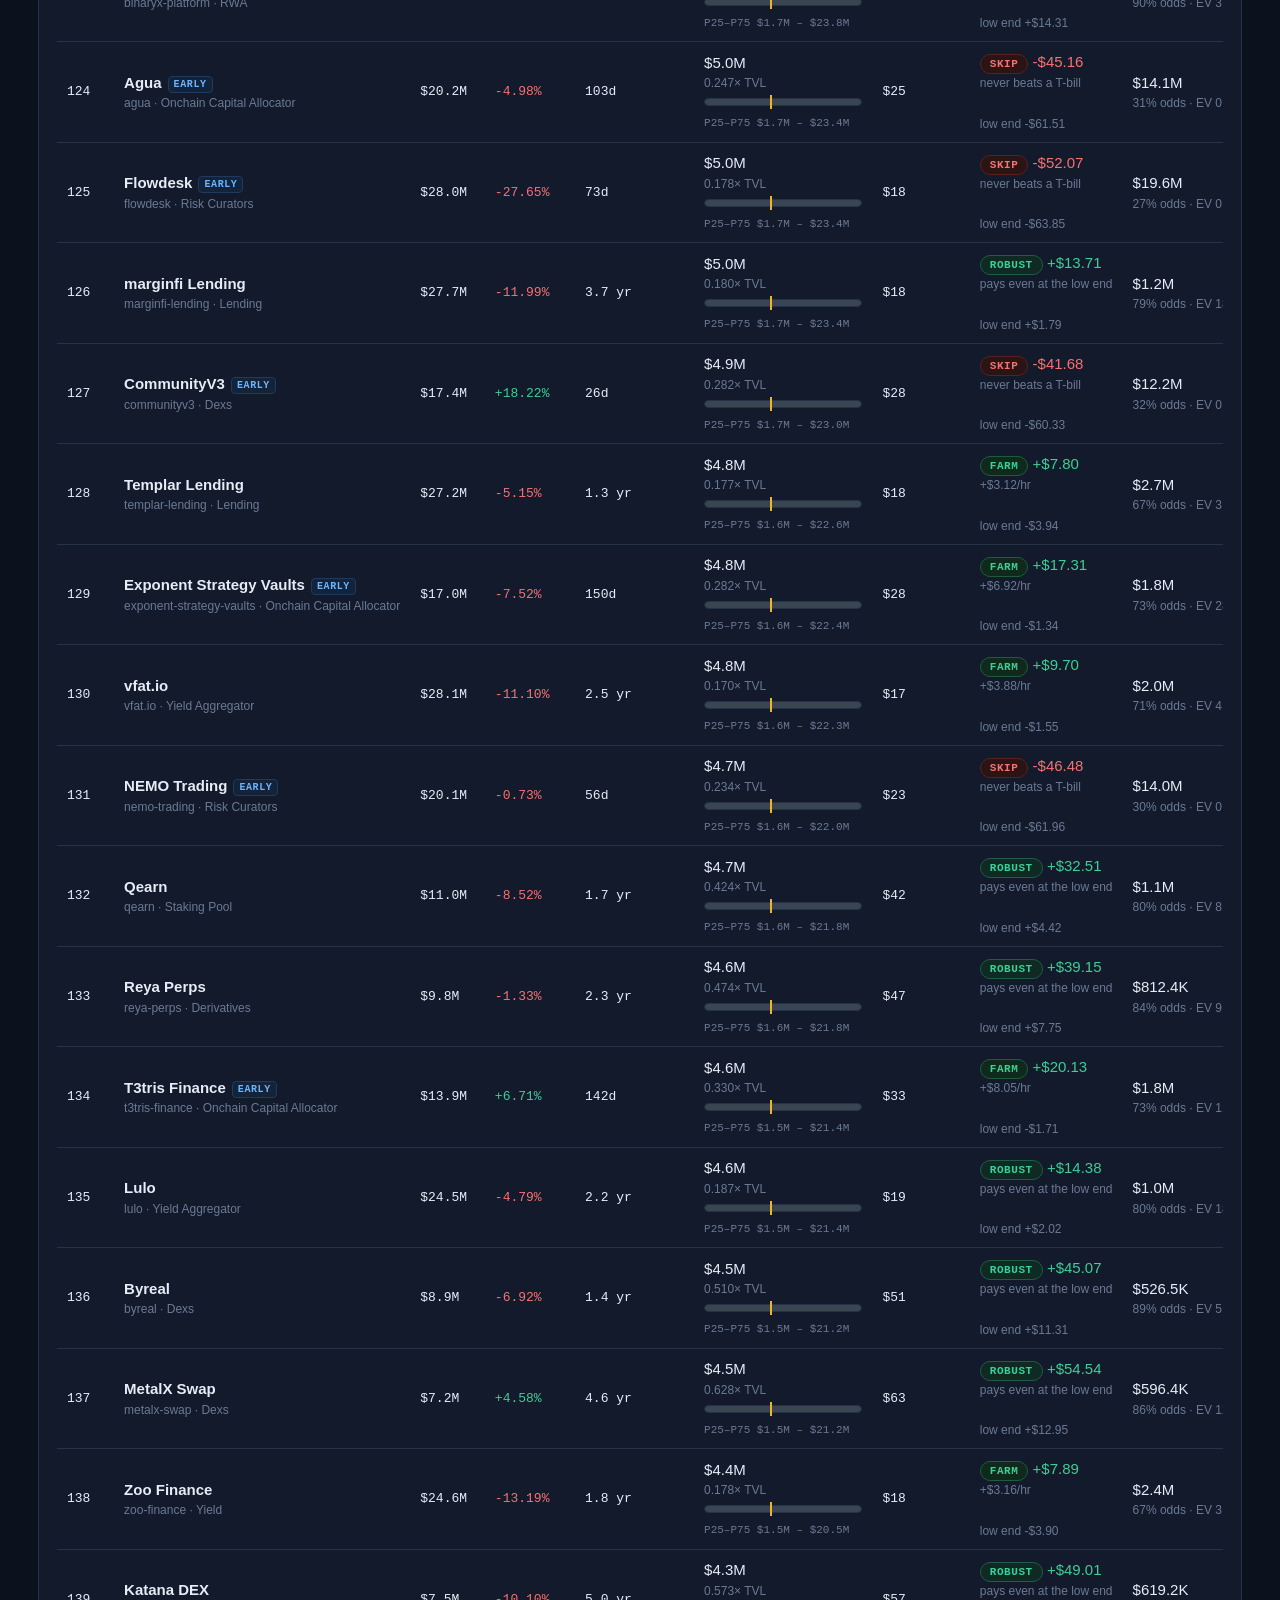
==== commit fc6e3cbe: "Token Radar radar-5: break-even column, ROBUST tier, ablation table" ====
--- a/dashboard/index.html
+++ b/dashboard/index.html
@@ -4,7 +4,7 @@
 <meta charset="utf-8">
 <meta name="viewport" content="width=device-width, initial-scale=1">
 <title>Token Radar — pre-token protocols ranked by implied value</title>
-<meta name="description" content="A static, offline board of pre-token protocols ranked by model implied value, with the traded set shown separately at market value. Every number on the page comes from the bundled snapshot; the pricing formula and its blind backtest are printed on the page.">
+<meta name="description" content="A static, offline board of pre-token protocols ranked by model implied value; traded tokens are shown separately at market value. Every number comes from the bundled snapshot.">
 <link rel="stylesheet" href="app.css">
 </head>
 <body>
@@ -12,9 +12,10 @@
 <div class="wrap">
   <header class="masthead">
     <div>
-      <p class="eyebrow">Token Radar · model radar-4-fitted</p>
+      <p class="eyebrow">Token Radar · model radar-5-fitted</p>
       <h1><span id="headline-n">—</span> protocols record no token. Here is what each launch would be worth, and what farming it costs.</h1>
       <p class="howto">Implied value is a model estimate built from the snapshot&rsquo;s own figures — TVL, 7-day growth, and how long a protocol has run with no token — fitted on the tokens that already trade. It is not a price and not a promise. A protocol is pre-token when its record shows no CoinGecko id, no ticker and no market cap; traded tokens are kept apart at the market&rsquo;s own market cap, never at a model value.</p>
+      <p class="hero-line" id="hero-line">—</p>
     </div>
     <dl class="meta" aria-label="Snapshot details">
       <div><dt>Snapshot</dt><dd id="asof">—</dd></div>
@@ -41,18 +42,30 @@
             <tbody id="backtest-body"></tbody>
           </table>
           <p class="fine" id="backtest-note">—</p>
+          <table class="backtest" id="ablation">
+            <caption>Ablation — each component earns its keep, on the same splits</caption>
+            <thead><tr><th scope="col">Variant</th><th scope="col">Blind miss (LOO)</th><th scope="col">Within 3× (LOO)</th><th scope="col">Time split</th><th scope="col">Within 3× (time)</th></tr></thead>
+            <tbody id="ablation-body"></tbody>
+          </table>
+          <p class="fine" id="ablation-note">—</p>
         </section>
 
         <section class="panel scatter" aria-labelledby="scatter-h">
           <h2 id="scatter-h">Size curve: market cap on TVL</h2>
           <div id="scatter" role="img" aria-label="Scatter chart of traded tokens at market cap and board protocols at implied value, against the fitted size curve"></div>
           <p class="fine" id="scatter-cap">—</p>
+          <h2 id="hist-h">Distribution of implied values</h2>
+          <div id="hist" role="img" aria-label="Histogram of the board's implied values on a log scale"></div>
+          <p class="fine" id="hist-cap">—</p>
         </section>
 
         <section class="panel bestnet" aria-labelledby="bestnet-h">
           <h2 id="bestnet-h">Best net per $1.0K on the board</h2>
           <ol class="bestnet-list" id="bestnet"></ol>
           <p class="fine">Net = 10% airdrop slice at implied value, minus gas fees, minus the T-bill return forgone while the $1.0K is parked. Ranked on net after all costs, per $1.0K of capital.</p>
+          <h2 id="farmnext-h">Farm next — best net per hands-on hour</h2>
+          <ol class="bestnet-list" id="farmnext"></ol>
+          <p class="fine">The same $1.0K plans, ranked on net per hour of active work (2.5 h per plan).</p>
         </section>
       </div>
     </section>
@@ -74,6 +87,7 @@
         <label for="verdict">Verdict</label>
         <select id="verdict">
           <option value="">All verdicts</option>
+          <option value="ROBUST">ROBUST</option>
           <option value="FARM">FARM</option>
           <option value="THIN">THIN</option>
           <option value="SKIP">SKIP</option>
@@ -113,22 +127,22 @@
 
     <section class="panel setaside" id="setaside-view" hidden aria-labelledby="setaside-h">
       <h2 id="setaside-h">Set aside by the house rule — <span id="setaside-n2">—</span> protocols</h2>
-      <p>These protocols are in the snapshot but are <strong>not ranked</strong>, because the house rule sets them aside before any scoring: versioned names (a trailing v2, v3, …); wrapped, staked or staking names; the six excluded categories (Bridge, Canonical Bridge, Liquid Staking, Liquid Restaking, Restaked BTC, CEX); and names that start with an exchange name. The rule is applied to the name and category only — never to a protocol&rsquo;s size — so a large protocol can still be set aside, and a small one can still rank. Nothing on this list is scored, given an implied value, or given a farm plan.</p>
+      <p>These protocols are in the snapshot but are <strong>not ranked</strong>, because the house rule sets them aside before any scoring: versioned names (a trailing v2, v3, …); wrapped, staked or staking names; the six excluded categories (Bridge, Canonical Bridge, Liquid Staking, Liquid Restaking, Restaked BTC, CEX); and names that start with an exchange name. The rule is applied to the name and category only — never to a protocol&rsquo;s size — so a large protocol can still be set aside, and a small one can still rank.</p>
       <p class="fine">Count comes from the snapshot: <span id="setaside-count">—</span> protocols set aside, <span id="setaside-board">—</span> ranked on the board, <span id="setaside-live">—</span> traded tokens kept apart at market cap.</p>
     </section>
 
     <section class="panel method" id="method-view" hidden aria-labelledby="method-h">
       <h2 id="method-h">Method and backtest</h2>
       <h3>How the size curve is fitted</h3>
-      <p>Every token that already trades is used to fit the curve — all 128 of them, in every category — and only pre-token protocols are scored with it. On the snapshot&rsquo;s traded tokens we fit a log-log ordinary least squares line: log<sub>10</sub>(market cap) = intercept + slope &times; log<sub>10</sub>(TVL / $100M). The fitted line is the size curve: a protocol&rsquo;s TVL alone, before any family offset, maps to a size value. Fitting on the whole traded set matters: the six excluded categories are excluded from the <em>board</em> only, never from the curve, because the curve is the market&rsquo;s and the category offsets are what make categories comparable. The four fitted numbers are printed in the &ldquo;How a launch is priced&rdquo; panel above and are read from the bundled data, not typed here. Growth and age are not regressors in this fit: they enter as bounded multipliers (next paragraph), because a free log-age coefficient failed the time-split backtest in the previous model — it priced the future worse than a flat multiple.</p>
+      <p>Every token that already trades is used to fit the curve — all 128 of them, in every category — and only pre-token protocols are scored with it. On the snapshot&rsquo;s traded tokens we fit a log-log ordinary least squares line: log<sub>10</sub>(market cap) = intercept + slope &times; log<sub>10</sub>(TVL / $100M). The fitted line is the size curve: a protocol&rsquo;s TVL alone, before any family offset, maps to a size value. Fitting on the whole traded set matters: the six excluded categories are excluded from the <em>board</em> only, never from the curve, because the curve is the market&rsquo;s and the category offsets are what make categories comparable. The four fitted numbers are printed in the &ldquo;How a launch is priced&rdquo; panel above and are read from the bundled data, not typed here. Growth and age are not regressors in this fit: they enter as bounded multipliers (next paragraph), because a free log-age coefficient failed the time-split backtest in the previous model.</p>
       <h3>Family, growth and seasoning</h3>
-      <p>Three multipliers adjust the size value. <strong>Family</strong> is the protocol&rsquo;s category mean residual from the fitted line, shrunk toward 1 when the category has few traded tokens — a category whose traded tokens sit above the line lifts its pre-token members, and one below the line pulls them down. <strong>Momentum</strong> comes from the 7-day TVL change: 1 plus half the change, clamped to 0.8&times;&ndash;1.25&times;, so a crash can cost at most 20% and a spike can add at most 25% — growth moves the value without ever inverting the board. <strong>Seasoning</strong> comes from age with no token: 1 &minus; 0.4&middot;e<sup>&minus;age/240</sup>, so a fresh protocol is discounted to 0.6&times; and the discount saturates toward 1&times; as it ages instead of discounting it toward zero. Implied value = size value &times; family &times; momentum &times; seasoning. The P10–P90 range around it is the blind residual range from the backtest below, so the band is earned from prediction errors, not assumed.</p>
+      <p>Three multipliers adjust the size value. <strong>Family</strong> is the protocol&rsquo;s category mean residual from the fitted line, shrunk toward 1 when the category has few traded tokens — a category whose traded tokens sit above the line lifts its pre-token members, and one below the line pulls them down. <strong>Momentum</strong> comes from the 7-day TVL change: 1 plus half the change, clamped to 0.8&times;&ndash;1.25&times;, so a crash can cost at most 20% and a spike can add at most 25% — growth moves the value without ever inverting the board. <strong>Seasoning</strong> comes from age with no token: 1 &minus; 0.4&middot;e<sup>&minus;age/240</sup>, so a fresh protocol is discounted to 0.6&times; and the discount saturates toward 1&times; as it ages instead of discounting it toward zero. Implied value = size value &times; family &times; momentum &times; seasoning. The range the board shows around it is the middle half (P25–P75) of the blind residual range; the wider P10–P90 range stays in the data and in each protocol&rsquo;s detail view.</p>
       <h3>How the blind backtests work</h3>
-      <p><strong>Leave-one-out (LOO):</strong> each traded token is held out in turn, the curve is refit without it, and the held-out token is predicted blind. The median blind error and the share of predictions within 3&times; of the true market cap are reported against the same test for a flat baseline — one median market-cap/TVL multiple applied to every token. <strong>Time split:</strong> the curve is fitted only on tokens listed before 2024 and tested on tokens listed later, so the test is genuinely future data. <strong>Bands:</strong> the share of traded tokens whose true market cap falls inside the blind 50% and 80% bands. A fitted curve that only beats the flat baseline on the data it was fitted on proves nothing; the numbers in the table are all out-of-sample.</p>
+      <p><strong>Leave-one-out (LOO):</strong> each traded token is held out in turn, the curve is refit without it, and the held-out token is predicted blind. The median blind error and the share of predictions within 3&times; of the true market cap are reported against the same test for a flat baseline — one median market-cap/TVL multiple applied to every token. <strong>Time split:</strong> the curve is fitted only on tokens listed before 2024 and tested on tokens listed later, so the test is genuinely future data. <strong>Bands:</strong> the share of traded tokens whose true market cap falls inside the blind 50% and 80% bands. A fitted curve that only beats the flat baseline on the data it was fitted on proves nothing; the numbers in the table are all out-of-sample. The ablation table scores four variants on the same splits with the same refit-per-fold discipline — one flat multiple, the size curve alone, the curve plus family offsets, and the full model. The honest reading: the curve alone does most of the work (it already beats flat on both splits and has the best median miss); the family offsets add blind-test coverage but cost a little on the time split; the bounded multipliers restore it and add the last points. Within-2&times; shares are reported alongside within-3&times; as the stricter metric.</p>
       <h3>How a farm verdict is computed</h3>
-      <p>Every verdict is priced at the same fixed terms: <strong>$1,000 of capital</strong> and a <strong>10% airdrop share</strong> of the implied value, pro-rata to TVL. The slice is 10% of the implied value scaled to $1,000 of capital. <strong>Fees</strong> are five transactions at the chain&rsquo;s typical gas. <strong>T-bill forgone</strong> is the 4% annual return the $1,000 would have earned parked in a T-bill for the hold days. Net = slice &minus; fees &minus; T-bill forgone. <strong>FARM</strong> if net &ge; $1, <strong>THIN</strong> if &minus;$10 &le; net &lt; $1, <strong>SKIP</strong> if net &lt; &minus;$10. The verdict is therefore a statement about the economics at $1,000, not about whether the protocol is good: a large implied value can still be SKIP if the slice it buys at $1,000 does not cover the gas and the forgone T-bill return. The farm plan lists the seven concrete steps, each with its own cost and time, and the scenario table shows the net if the token drops 5%, 10% or 20% at $1.0K, $10.0K and $100K of capital.</p>
+      <p>Every verdict is priced at the same fixed terms: <strong>$1,000 of capital</strong> and a <strong>10% airdrop share</strong> of the implied value, pro-rata to TVL. The slice is 10% of the implied value scaled to $1,000 of capital. <strong>Fees</strong> are five transactions at the chain&rsquo;s typical gas. <strong>T-bill forgone</strong> is the 4% annual return the $1,000 would have earned parked in a T-bill for the hold days. Net = slice &minus; fees &minus; T-bill forgone. <strong>FARM</strong> if net &ge; $1, <strong>THIN</strong> if &minus;$10 &le; net &lt; $1, <strong>SKIP</strong> if net &lt; &minus;$10. <strong>ROBUST</strong> is a display tier on top of FARM: a FARM row whose net at the P25 low end is still &ge; $1, with its low-end net printed under the point net. The verdict is therefore a statement about the economics at $1,000, not about whether the protocol is good: a large implied value can still be SKIP if the slice it buys at $1,000 does not cover the gas and the forgone T-bill return. <strong>Break-even</strong> is the launch value at which the farm exactly breaks even: (fees + T-bill) &times; TVL / (0.10 &times; $1,000). <strong>Break-even odds</strong> are the share of the model&rsquo;s own leave-one-out residuals under which the true value reaches break-even — a probability about the value, never about whether a token launches at all. <strong>EV per $ of gas</strong> is slice / fees. The farm column names the action per row (Vault, Lend, Trade, Mint, Stake, Bridge, Insure, Subscribe or Deposit, from the category), the chain, the fee and the 45-minute setup (fund the wallet, make the deposit). The farm plan lists the seven concrete steps, each with its own cost and time, and the scenario table shows the net if the token drops 5%, 10% or 20% at $1.0K, $10.0K and $100K of capital.</p>
       <h3>What is not done</h3>
-      <p>No protocol name is special-cased anywhere: one function scores every row from TVL, 7-day change, age, category and chains. Traded tokens are never given a model value and pre-token protocols are never given a market cap. Nothing on this page is fetched at view time — the snapshot, the fitted model and the board are bundled with the page, and the page works with no network.</p>
+      <p>No protocol name is special-cased anywhere: one function scores every row from TVL, 7-day change, age, category and chains. Traded tokens are never given a model value and pre-token protocols are never given a market cap. Nothing on this page is fetched at view time — the snapshot, the fitted model and the board are bundled with the page, and the page works with no network. Two variants were tested on the same blind splits and not shipped, and the numbers are stated here rather than hidden. <strong>No sibling factor:</strong> the snapshot carries no parent-protocol record, and no two traded tokens share a name stem or slug prefix, so no sibling discount is fittable and the factor stays 1.0. <strong>No joint ridge:</strong> a ridge on log(market cap / TVL) with category, size, chain, growth and age effects beats this curve on both blind tests (LOO &times;3.22 / 50.0% within 3&times;, time split &times;2.89 / 52.9%), but on the board it reorders heavily, inflates small-TVL rows and pushes the top value above every top entry&rsquo;s range — so the least-squares curve stays the pricing model.</p>
       <p class="fine">Fitted numbers on this page: <span id="method-nums">—</span></p>
     </section>
     <noscript><p class="empty">This dashboard needs JavaScript to render the board from the bundled snapshot.</p></noscript>
--- a/dashboard/app.css
+++ b/dashboard/app.css
@@ -21,6 +21,8 @@
 h2{font-size:17px;margin:0 0 10px}
 h3{font-size:14px;margin:18px 0 6px;color:var(--amber)}
 .howto{color:var(--muted);margin:0;max-width:62em}
+.hero-line{font-size:15px;margin:10px 0 0;max-width:62em}
+.hero-line b{color:var(--amber)}
 .meta{display:grid;grid-template-columns:repeat(2,minmax(120px,1fr));gap:8px 20px;margin:0;flex:0 0 300px}
 .meta div{border-left:2px solid var(--amber-dim);padding-left:10px}
 .meta dt{color:var(--faint);font-size:11px;text-transform:uppercase;letter-spacing:.08em}
@@ -31,6 +33,7 @@
 .chip{background:var(--panel2);border:1px solid var(--line2);border-radius:999px;padding:6px 12px;font-size:13px}
 .chip b{color:var(--amber)}
 .chip.farm b{color:var(--green)} .chip.thin b{color:var(--amber)} .chip.skip b{color:var(--red)}
+.chip.robust b{color:#34d399}
 .panels{display:grid;grid-template-columns:1.15fr 1fr;gap:16px}
 .panels .bestnet{grid-column:1/-1}
 .formula{margin:0 0 10px}
@@ -45,6 +48,11 @@
 .backtest td.num,.backtest th.num{text-align:right;font-family:var(--mono);font-size:13px}
 .backtest tr.win td:first-child{color:var(--green)}
 #scatter svg{display:block;width:100%;height:auto}
+#hist svg{display:block;width:100%;height:auto;margin-top:4px}
+#hist .axis{stroke:var(--line2);stroke-width:1}
+#hist .tick{fill:var(--faint);font:10px var(--mono)}
+#hist .hbar{fill:var(--amber);opacity:.85}
+#farmnext-h{margin-top:18px}
 #scatter .axis{stroke:var(--line2);stroke-width:1}
 #scatter .tick{fill:var(--faint);font:10px var(--mono)}
 #scatter .grid{stroke:var(--line);stroke-width:1}
@@ -86,6 +94,7 @@
 .badge.early{background:#12233a;color:var(--blue);border:1px solid #1f3a5c}
 .pill{display:inline-block;font:700 11px var(--mono);letter-spacing:.05em;border-radius:999px;padding:3px 9px}
 .pill.FARM{background:var(--green-bg);color:var(--green);border:1px solid #1f5c3a}
+.pill.ROBUST{background:#0f2a22;color:#34d399;border:1px solid #1f5c46}
 .pill.THIN{background:var(--thin-bg);color:var(--amber);border:1px solid var(--amber-dim)}
 .pill.SKIP{background:var(--red-bg);color:var(--red);border:1px solid #5c1f1f}
 .netneg{color:var(--red)} .netpos{color:var(--green)}
